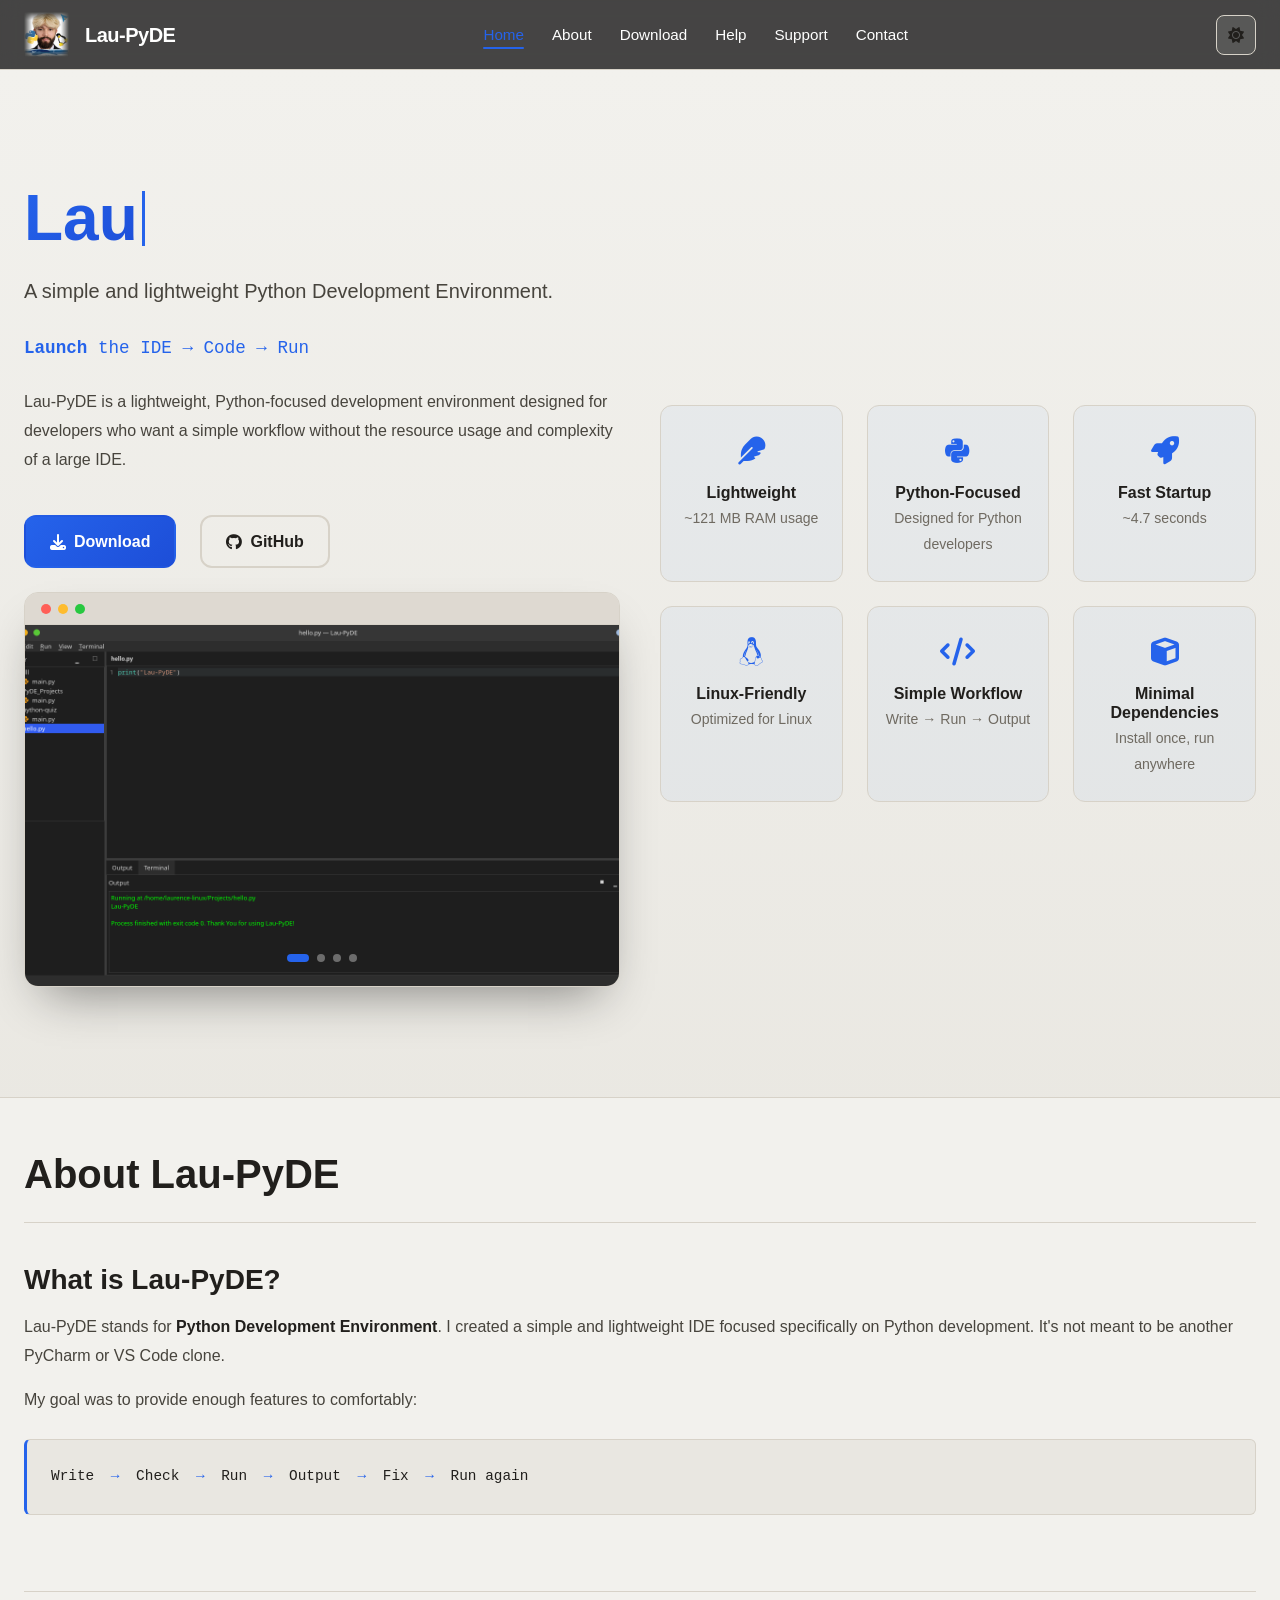
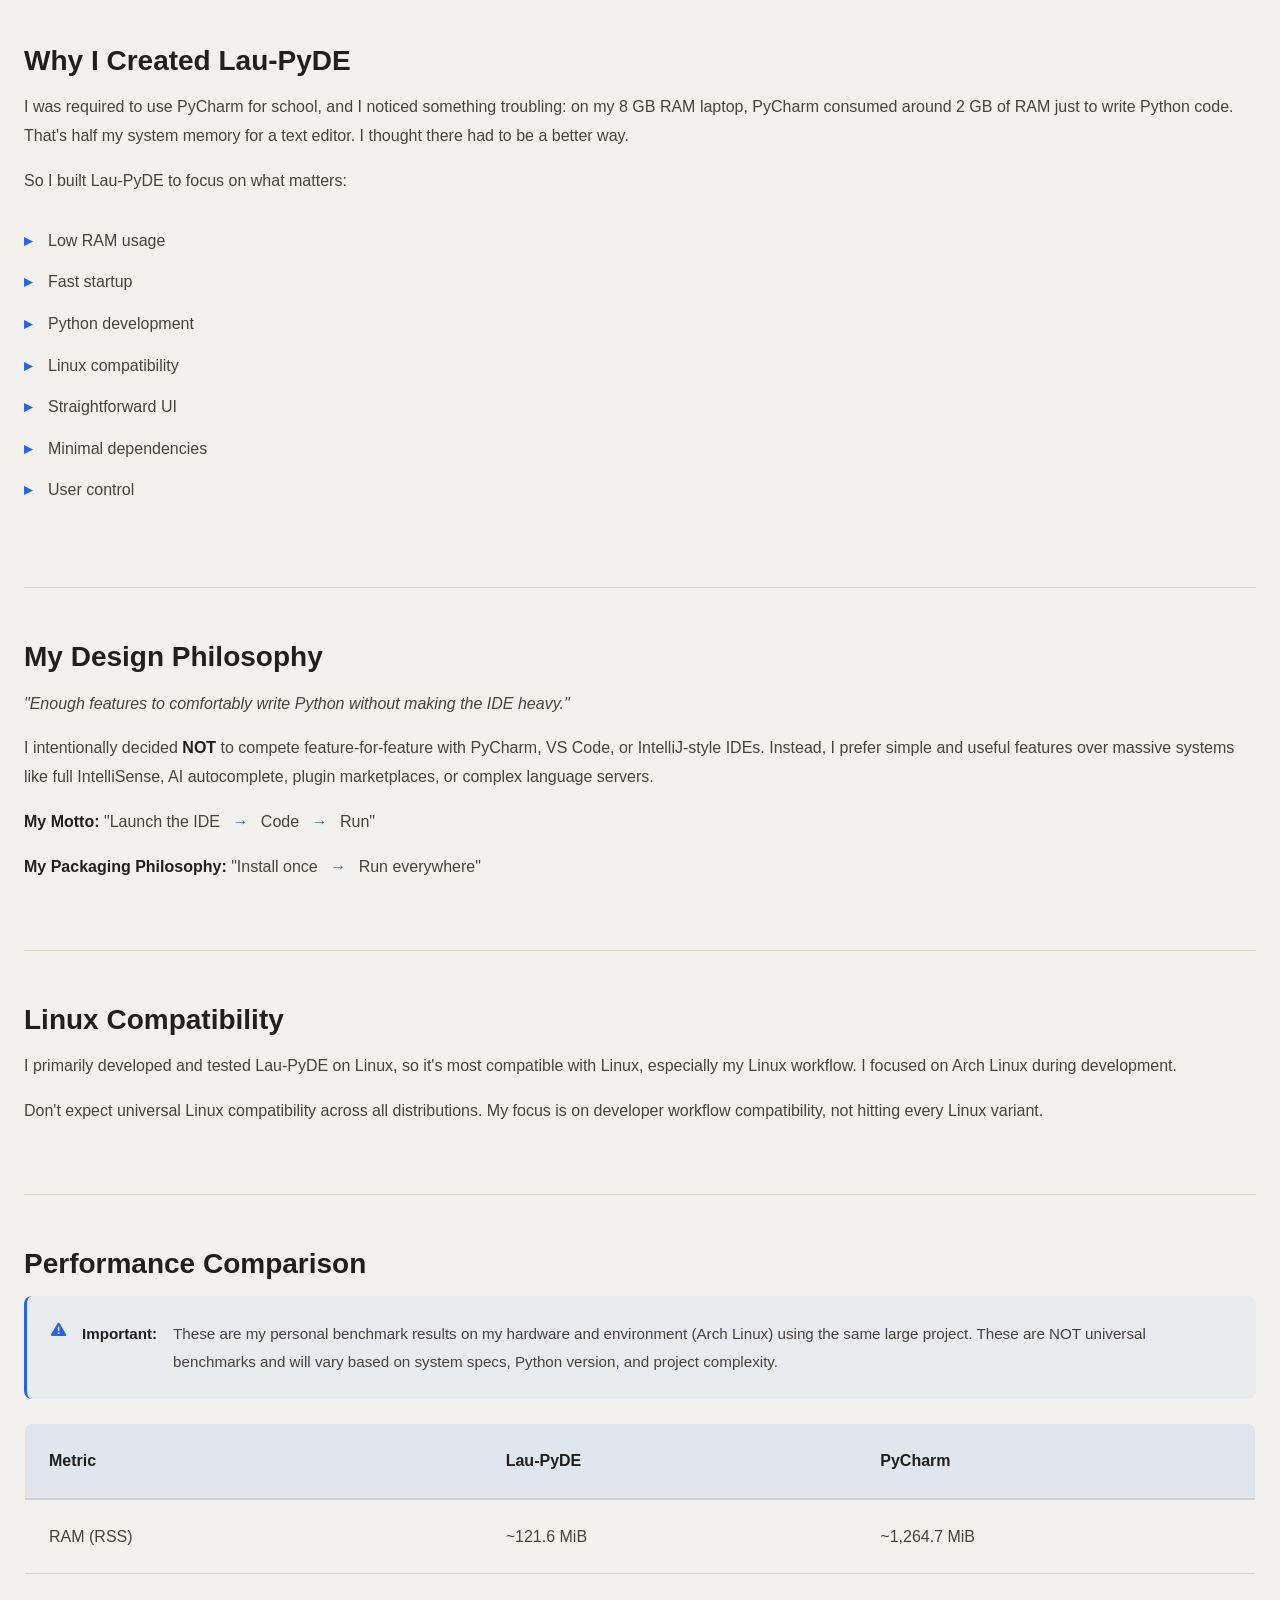
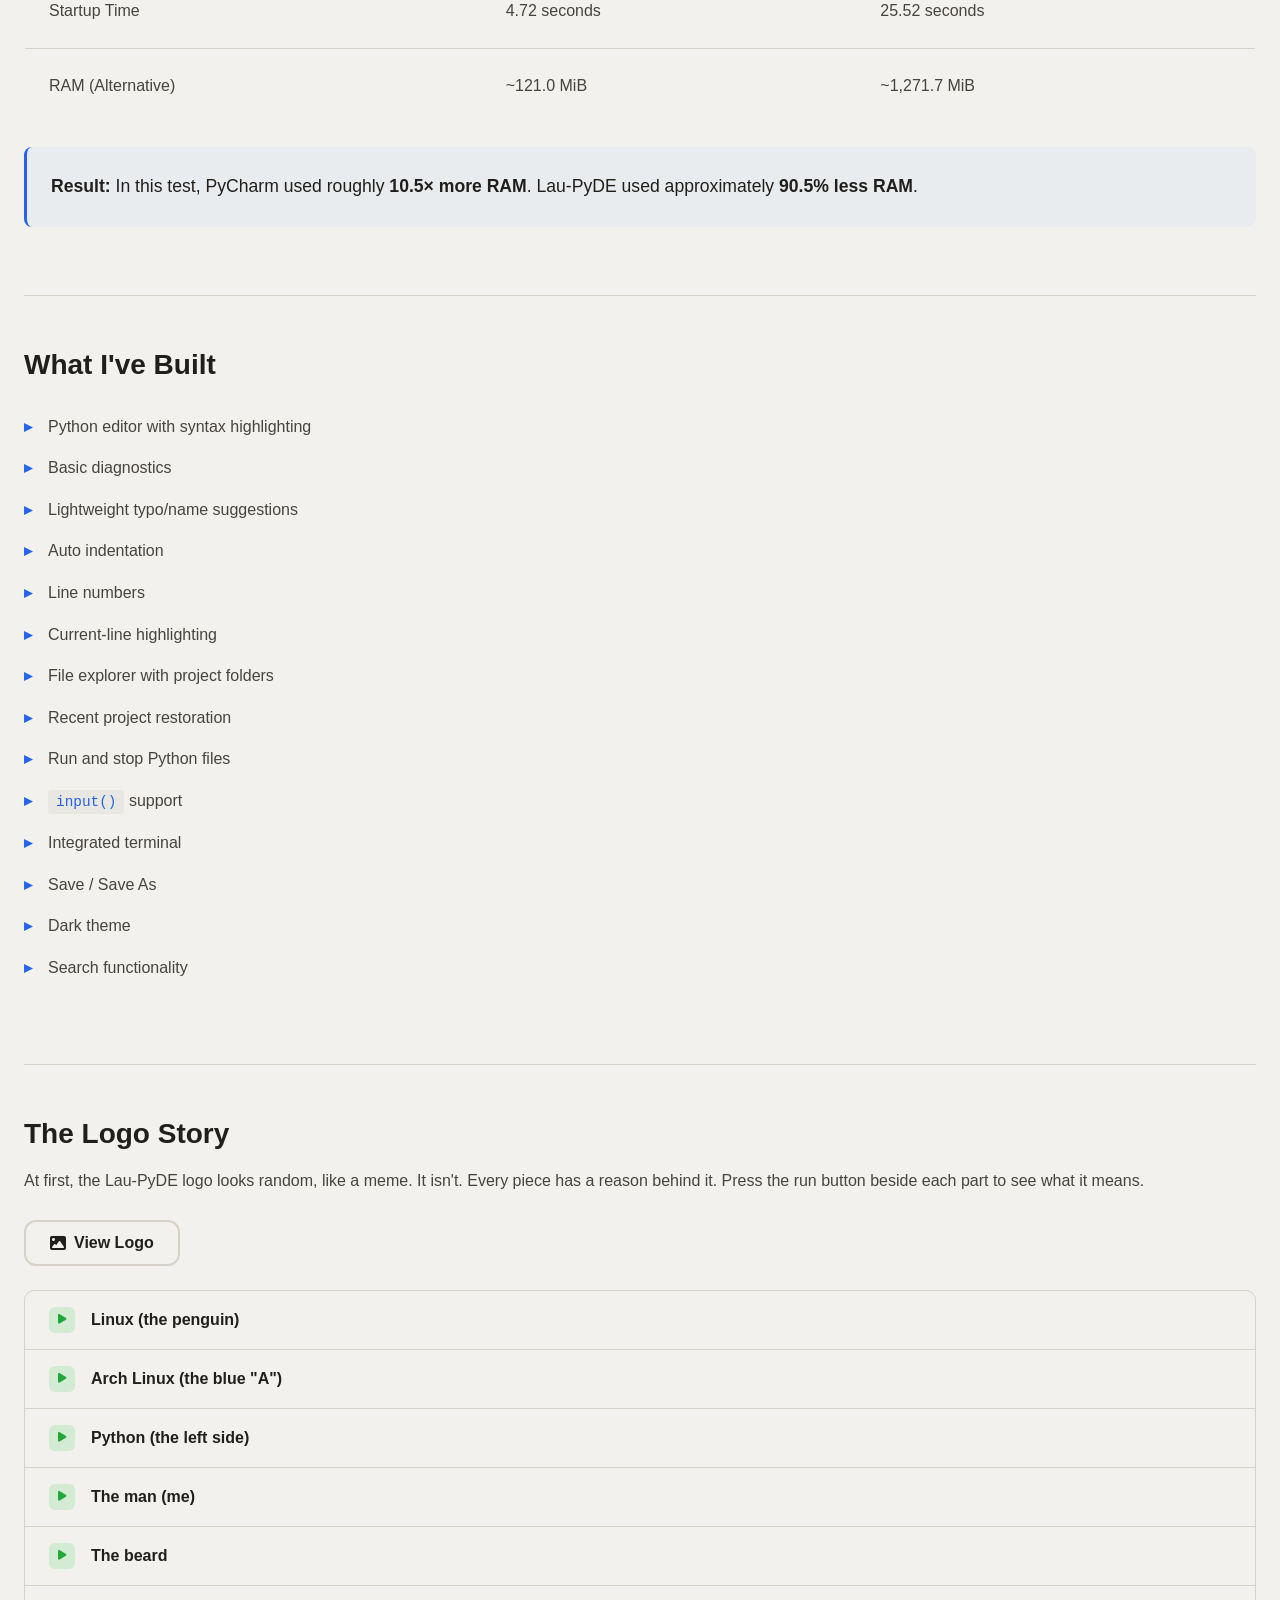
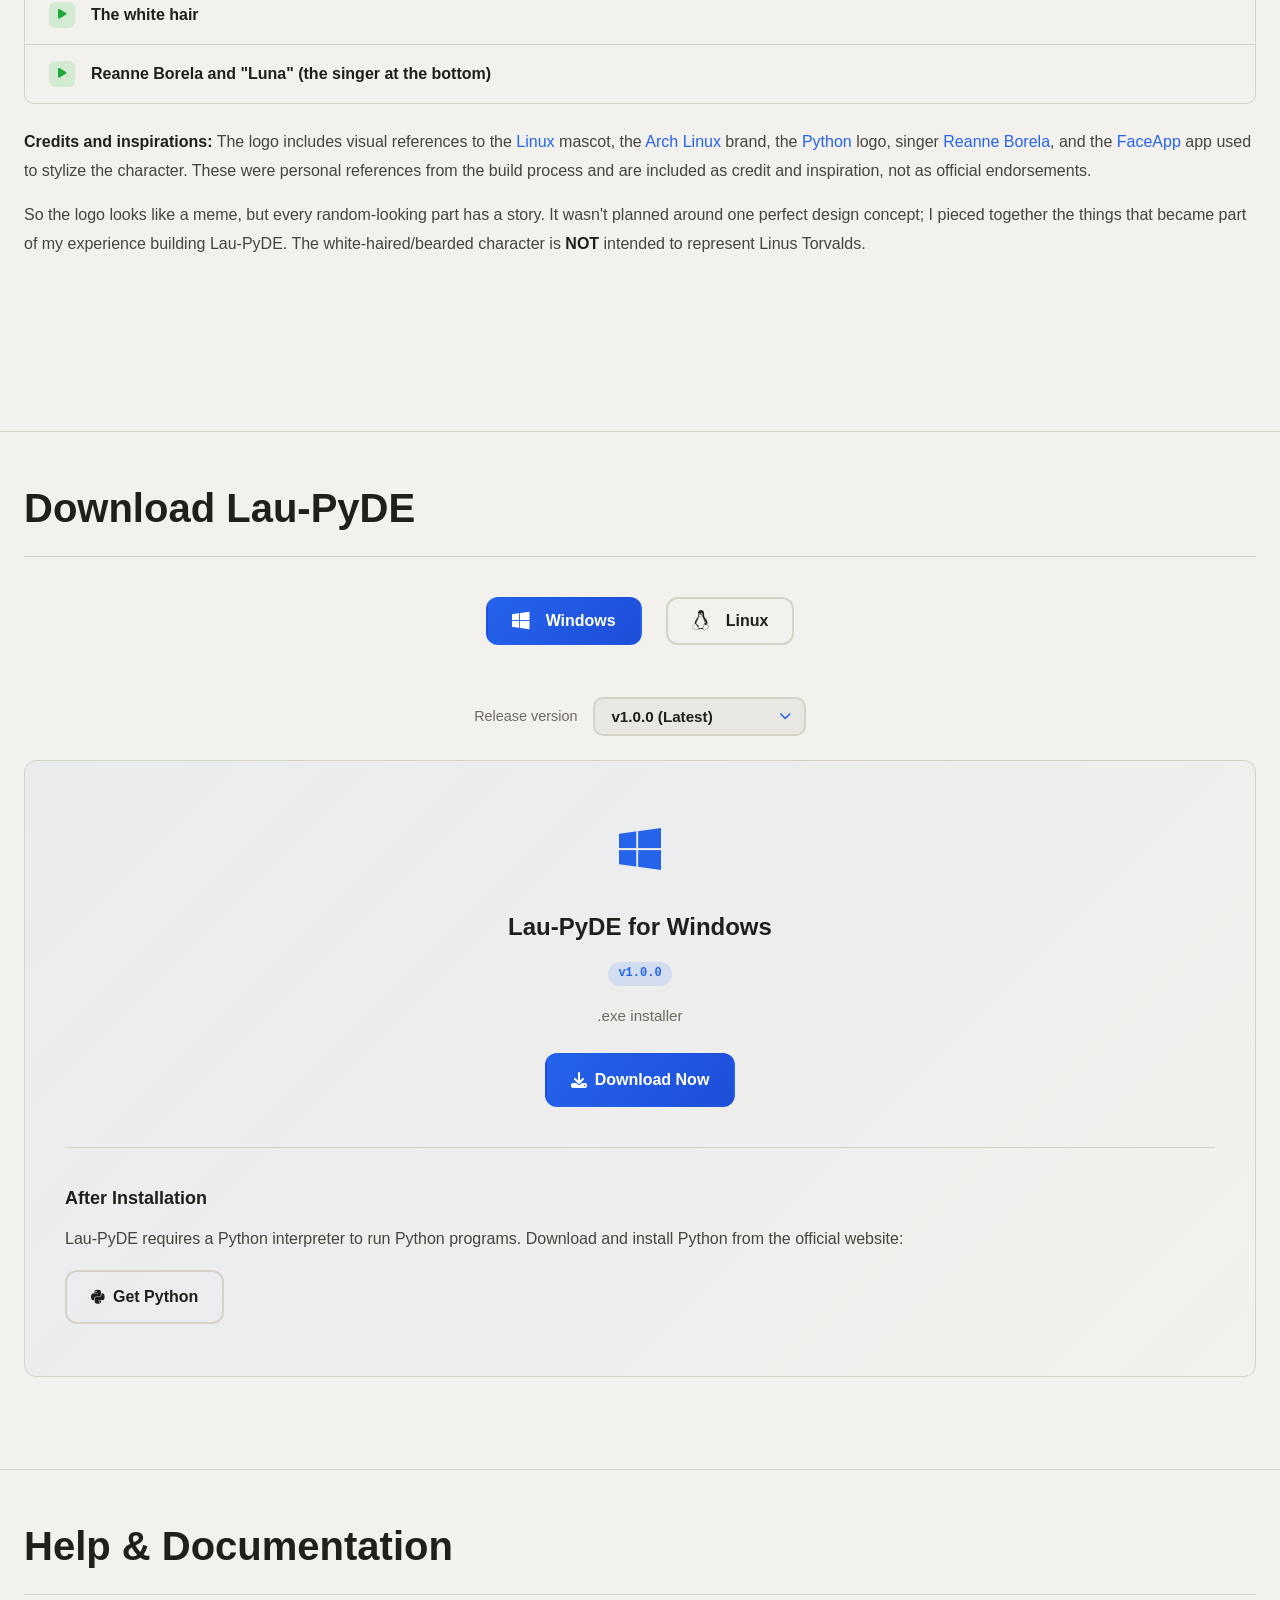
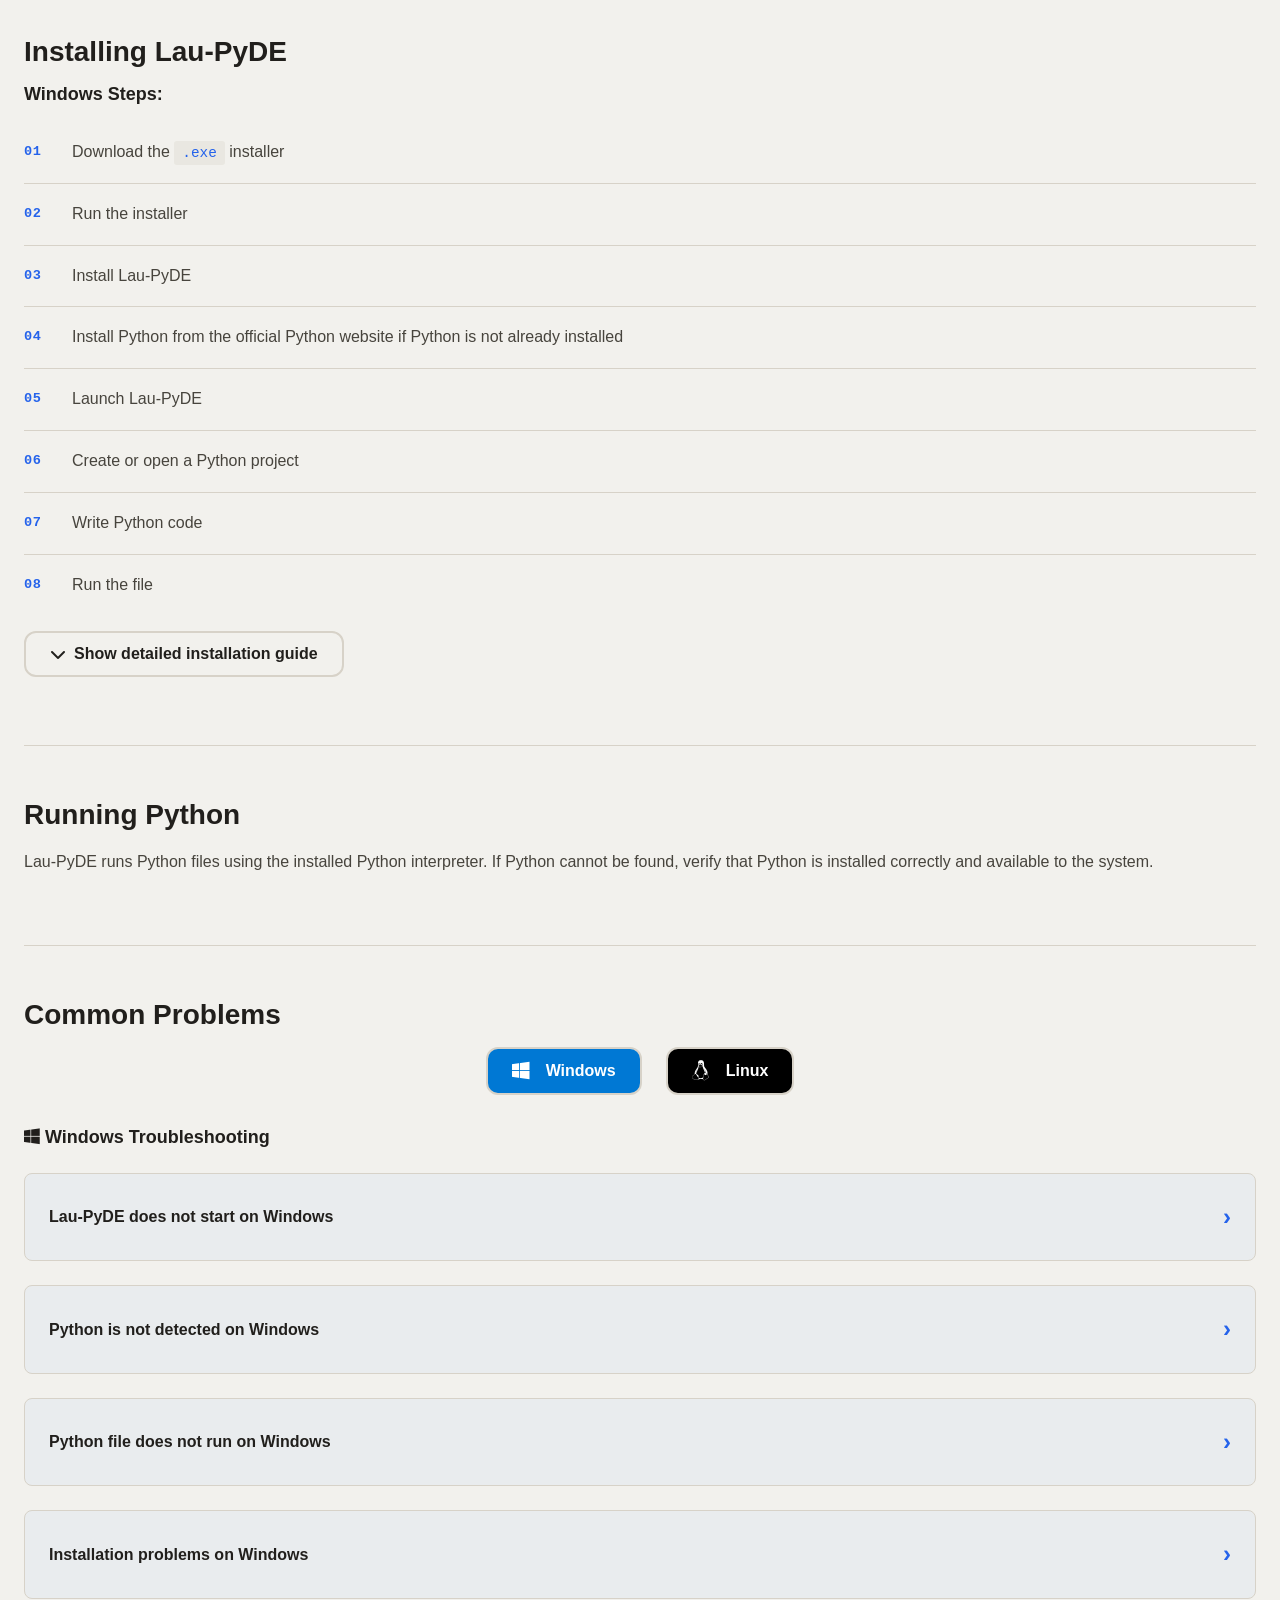
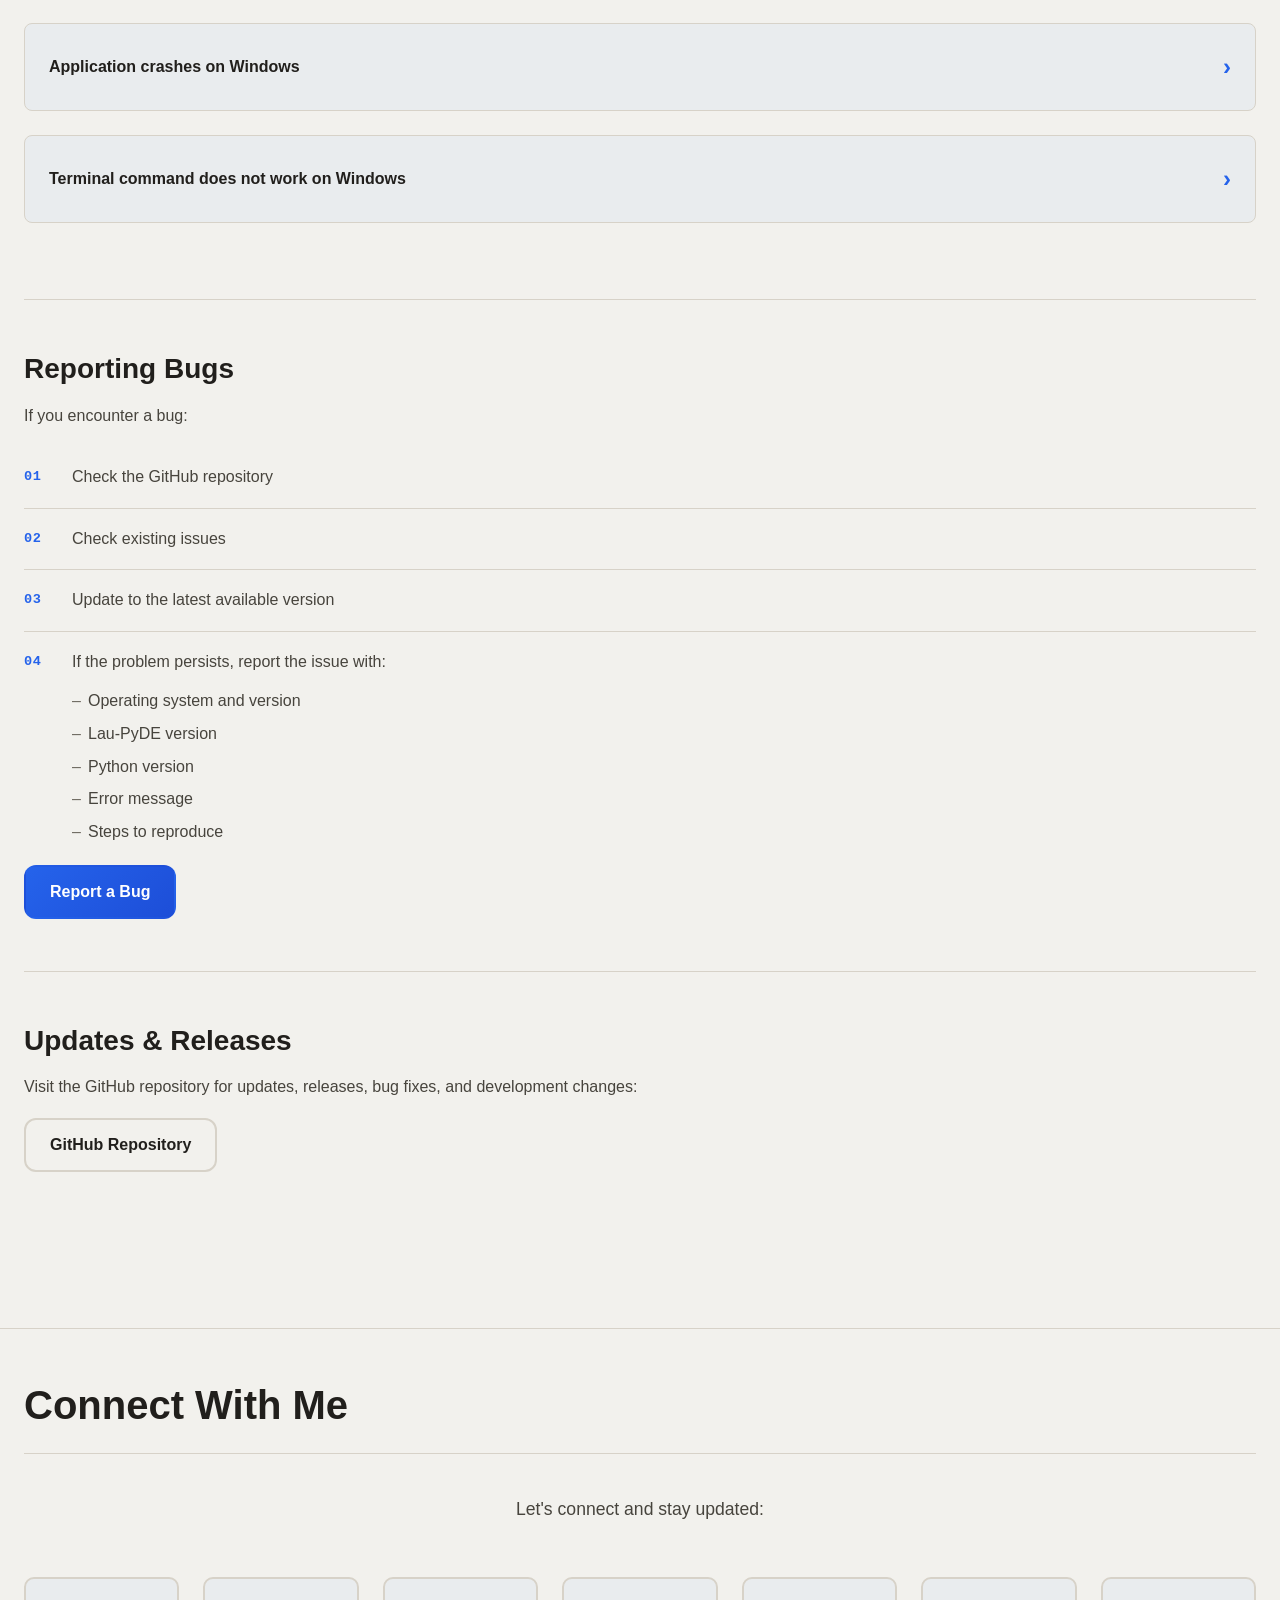
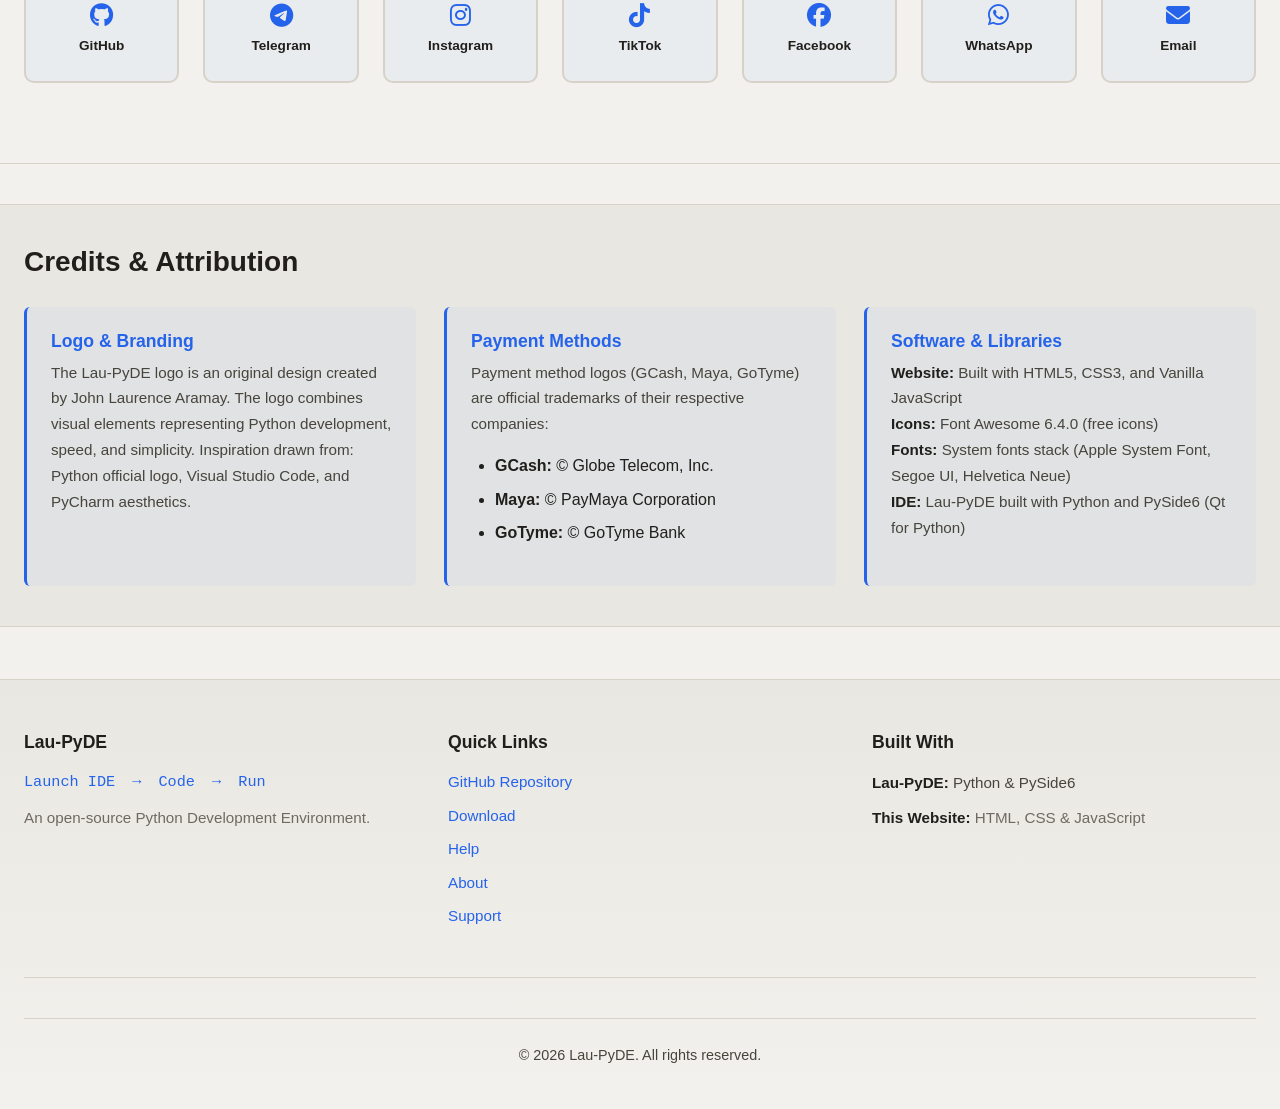
==== index.html @ 9035ca6f "Lau-PyDE official website" ====
<!--
Author: John Laurence Aramay, BSCpE2
Created: September 28, 2026
-->

<!DOCTYPE html>
<html lang="en">
<head>
    <meta charset="UTF-8">
    <meta name="viewport" content="width=device-width, initial-scale=1, viewport-fit=cover">
    <meta name="description" content="Lau-PyDE is a simple, lightweight Python Development Environment focused on fast startup, low RAM usage, and a straightforward Python workflow.">
    <meta name="theme-color" content="#0f0f0f">
    <meta property="og:title" content="Lau-PyDE — Simple & Lightweight Python Development Environment">
    <meta property="og:description" content="A lightweight Python IDE designed for developers who want simplicity without resource overhead.">
    <meta property="og:type" content="website">
    
    <title>Lau-PyDE — Simple & Lightweight Python Development Environment</title>
    <link rel="icon" type="image/jpeg" href="assets/lau-pyde_logo.jpg">
    <link rel="stylesheet" href="css/style.css">
    <link rel="stylesheet" href="https://cdnjs.cloudflare.com/ajax/libs/font-awesome/6.4.0/css/all.min.css">
</head>
<body>
    <!-- Navigation -->
    <nav class="navbar" id="navbar">
        <div class="navbar-container">
            <div class="navbar-logo" id="logoHome">
                <img src="assets/lau-pyde_logo.jpg" alt="Lau-PyDE Logo" class="logo-img">
                <span class="logo-text">Lau-PyDE</span>
            </div>
            
            <ul class="nav-menu" id="navMenu">
                <li><a href="#home" class="nav-link">Home</a></li>
                <li><a href="#about" class="nav-link">About</a></li>
                <li><a href="#download" class="nav-link">Download</a></li>
                <li><a href="#help" class="nav-link">Help</a></li>
                <li><a href="support.html" class="nav-link">Support</a></li>
                <li><a href="#contact" class="nav-link">Contact</a></li>
            </ul>
            
            <div class="nav-actions">
                <button class="theme-toggle" id="themeToggle" aria-label="Toggle dark/light mode">
                    <i class="fas fa-moon"></i>
                </button>
                
                <button class="menu-toggle" id="menuToggle" aria-label="Toggle menu">
                    <span></span>
                    <span></span>
                    <span></span>
                </button>
            </div>
        </div>
    </nav>

    <!-- Home Section -->
    <!-- Hero section with screenshot background (slightly blurred for effect) -->
    <section id="home" class="section hero">
        <div class="container">
            <div class="hero-content">
                <div class="hero-text">
                    <h1 class="hero-title"><span class="hero-title-text" id="heroTitleText">Lau-PyDE</span><span class="typing-cursor" aria-hidden="true"></span></h1>
                    <p class="hero-subtitle">A simple and lightweight Python Development Environment.</p>
                    <p class="hero-motto">
                        <span class="code-text">Launch</span> the IDE <span class="code-text">→</span> Code <span class="code-text">→</span> Run
                    </p>
                    <p class="hero-description">
                        Lau-PyDE is a lightweight, Python-focused development environment designed for developers who want a simple workflow without the resource usage and complexity of a large IDE.
                    </p>
                    
                    <div class="hero-buttons">
                        <a href="#download" class="btn btn-primary">
                            <i class="fas fa-download"></i>
                            <span>Download</span>
                        </a>
                        <a href="https://github.com/ryuuufynnn/Lau-PyDE_open-source" class="btn btn-outline" target="_blank" rel="noopener noreferrer">
                            <i class="fab fa-github"></i>
                            <span>GitHub</span>
                        </a>
                    </div>
                </div>

                <div class="carousel-container">
                    <div class="carousel">
                        <div class="carousel-window-bar">
                            <span class="win-dot red"></span>
                            <span class="win-dot yellow"></span>
                            <span class="win-dot green"></span>
                        </div>
                        <div class="carousel-inner" id="carouselInner">
                            <div class="carousel-item active">
                                <img src="assets/Screenshot_20260920_191433.png" alt="Lau-PyDE Screenshot 1">
                            </div>
                            <div class="carousel-item">
                                <img src="assets/Screenshot_20260920_191512.png" alt="Lau-PyDE Screenshot 2">
                            </div>
                            <div class="carousel-item">
                                <img src="assets/Screenshot_20260920_191711.png" alt="Lau-PyDE Screenshot 3">
                            </div>
                            <div class="carousel-item">
                                <img src="assets/Screenshot_20260920_093237.png" alt="Lau-PyDE Screenshot 4">
                            </div>
                        </div>
                        <button class="carousel-control prev" id="carouselPrev" aria-label="Previous slide">
                            <i class="fas fa-chevron-left"></i>
                        </button>
                        <button class="carousel-control next" id="carouselNext" aria-label="Next slide">
                            <i class="fas fa-chevron-right"></i>
                        </button>
                        <button class="carousel-view-btn" id="carouselView" type="button" aria-label="View screenshot larger">
                            <i class="fas fa-expand"></i>
                            <span>View</span>
                        </button>
                        <div class="carousel-dots" id="carouselDots"></div>
                    </div>
                </div>
            </div>
            
            <div class="features-grid">
                <div class="feature-item">
                    <div class="feature-icon">
                        <i class="fas fa-feather"></i>
                    </div>
                    <h3>Lightweight</h3>
                    <p>~121 MB RAM usage</p>
                </div>
                <div class="feature-item">
                    <div class="feature-icon">
                        <i class="fab fa-python"></i>
                    </div>
                    <h3>Python-Focused</h3>
                    <p>Designed for Python developers</p>
                </div>
                <div class="feature-item">
                    <div class="feature-icon">
                        <i class="fas fa-rocket"></i>
                    </div>
                    <h3>Fast Startup</h3>
                    <p>~4.7 seconds</p>
                </div>
                <div class="feature-item">
                    <div class="feature-icon">
                        <i class="fab fa-linux"></i>
                    </div>
                    <h3>Linux-Friendly</h3>
                    <p>Optimized for Linux</p>
                </div>
                <div class="feature-item">
                    <div class="feature-icon">
                        <i class="fas fa-code"></i>
                    </div>
                    <h3>Simple Workflow</h3>
                    <p>Write → Run → Output</p>
                </div>
                <div class="feature-item">
                    <div class="feature-icon">
                        <i class="fas fa-cube"></i>
                    </div>
                    <h3>Minimal Dependencies</h3>
                    <p>Install once, run anywhere</p>
                </div>
            </div>
        </div>
    </section>

    <!-- About Section -->
    <section id="about" class="section">
        <div class="container">
            <h2>About Lau-PyDE</h2>
            
            <article class="content-block">
                <h3>What is Lau-PyDE?</h3>
                <p>
                    Lau-PyDE stands for <strong>Python Development Environment</strong>. I created a simple and lightweight IDE focused specifically on Python development. It's not meant to be another PyCharm or VS Code clone.
                </p>
                <p>
                    My goal was to provide enough features to comfortably:
                </p>
                <div class="code-block">
                    <code>Write <span class="arrow">→</span> Check <span class="arrow">→</span> Run <span class="arrow">→</span> Output <span class="arrow">→</span> Fix <span class="arrow">→</span> Run again</code>
                </div>
            </article>

            <article class="content-block">
                <h3>Why I Created Lau-PyDE</h3>
                <p>
                    I was required to use PyCharm for school, and I noticed something troubling: on my 8 GB RAM laptop, PyCharm consumed around 2 GB of RAM just to write Python code. That's half my system memory for a text editor. I thought there had to be a better way.
                </p>
                <p>
                    So I built Lau-PyDE to focus on what matters:
                </p>
                <ul class="feature-list">
                    <li>Low RAM usage</li>
                    <li>Fast startup</li>
                    <li>Python development</li>
                    <li>Linux compatibility</li>
                    <li>Straightforward UI</li>
                    <li>Minimal dependencies</li>
                    <li>User control</li>
                </ul>
            </article>

            <article class="content-block">
                <h3>My Design Philosophy</h3>
                <p>
                    <em>"Enough features to comfortably write Python without making the IDE heavy."</em>
                </p>
                <p>
                    I intentionally decided <strong>NOT</strong> to compete feature-for-feature with PyCharm, VS Code, or IntelliJ-style IDEs. Instead, I prefer simple and useful features over massive systems like full IntelliSense, AI autocomplete, plugin marketplaces, or complex language servers.
                </p>
                <p>
                    <strong>My Motto:</strong> "Launch the IDE <span class="arrow">→</span> Code <span class="arrow">→</span> Run"
                </p>
                <p>
                    <strong>My Packaging Philosophy:</strong> "Install once <span class="arrow">→</span> Run everywhere"
                </p>
            </article>

            <article class="content-block">
                <h3>Linux Compatibility</h3>
                <p>
                    I primarily developed and tested Lau-PyDE on Linux, so it's most compatible with Linux, especially my Linux workflow. I focused on Arch Linux during development.
                </p>
                <p>
                    Don't expect universal Linux compatibility across all distributions. My focus is on developer workflow compatibility, not hitting every Linux variant.
                </p>
            </article>

            <article class="content-block">
                <h3>Performance Comparison</h3>
                <p class="benchmark-note">
                    <i class="fas fa-exclamation-triangle"></i> <strong>Important:</strong> These are my personal benchmark results on my hardware and environment (Arch Linux) using the same large project. These are NOT universal benchmarks and will vary based on system specs, Python version, and project complexity.
                </p>
                
                <table class="benchmark-table">
                    <thead>
                        <tr>
                            <th>Metric</th>
                            <th>Lau-PyDE</th>
                            <th>PyCharm</th>
                        </tr>
                    </thead>
                    <tbody>
                        <tr>
                            <td>RAM (RSS)</td>
                            <td>~121.6 MiB</td>
                            <td>~1,264.7 MiB</td>
                        </tr>
                        <tr>
                            <td>Startup Time</td>
                            <td>4.72 seconds</td>
                            <td>25.52 seconds</td>
                        </tr>
                        <tr>
                            <td>RAM (Alternative)</td>
                            <td>~121.0 MiB</td>
                            <td>~1,271.7 MiB</td>
                        </tr>
                    </tbody>
                </table>
                
                <p class="benchmark-result">
                    <strong>Result:</strong> In this test, PyCharm used roughly <strong>10.5× more RAM</strong>. Lau-PyDE used approximately <strong>90.5% less RAM</strong>.
                </p>
            </article>

            <article class="content-block">
                <h3>What I've Built</h3>
                <ul class="feature-list">
                    <li>Python editor with syntax highlighting</li>
                    <li>Basic diagnostics</li>
                    <li>Lightweight typo/name suggestions</li>
                    <li>Auto indentation</li>
                    <li>Line numbers</li>
                    <li>Current-line highlighting</li>
                    <li>File explorer with project folders</li>
                    <li>Recent project restoration</li>
                    <li>Run and stop Python files</li>
                    <li><code>input()</code> support</li>
                    <li>Integrated terminal</li>
                    <li>Save / Save As</li>
                    <li>Dark theme</li>
                    <li>Search functionality</li>
                </ul>
            </article>

            <article class="content-block">
                <h3>The Logo Story</h3>
                <p>
                    At first, the Lau-PyDE logo looks random, like a meme. It isn't. Every piece has a reason behind it. Press the run button beside each part to see what it means.
                </p>
                <div class="logo-story-actions">
                    <button class="btn btn-outline" id="viewLogoBtn" type="button">
                        <i class="fas fa-image"></i>
                        <span>View Logo</span>
                    </button>
                </div>

                <ul class="logo-parts">
                    <li class="logo-part">
                        <button class="part-toggle" type="button" aria-expanded="false" aria-controls="part-linux">
                            <span class="run-icon"><i class="fas fa-play"></i></span>
                            <span>Linux (the penguin)</span>
                        </button>
                        <div class="part-detail" id="part-linux"><div class="part-detail-inner"><div class="part-detail-body">
                            <p>The penguin represents the environment of Lau-PyDE. Linux is where I mostly developed and tested it, so the penguin shows where the project came from.</p>
                        </div></div></div>
                    </li>
                    <li class="logo-part">
                        <button class="part-toggle" type="button" aria-expanded="false" aria-controls="part-arch">
                            <span class="run-icon"><i class="fas fa-play"></i></span>
                            <span>Arch Linux (the blue "A")</span>
                        </button>
                        <div class="part-detail" id="part-arch"><div class="part-detail-inner"><div class="part-detail-body">
                            <p>The blue "A" on the right side is the specific home of Lau-PyDE. It isn't just a generic Linux environment; Arch Linux is the one I used the most while building the project. I tested and debugged it there, fixed the dependencies and packaging there, and went through the whole development process there.</p>
                        </div></div></div>
                    </li>
                    <li class="logo-part">
                        <button class="part-toggle" type="button" aria-expanded="false" aria-controls="part-python">
                            <span class="run-icon"><i class="fas fa-play"></i></span>
                            <span>Python (the left side)</span>
                        </button>
                        <div class="part-detail" id="part-python"><div class="part-detail-inner"><div class="part-detail-body">
                            <p>The Python logo isn't there only because I used Python to build Lau-PyDE. It's there because Lau-PyDE itself is made specifically for Python. Python is the purpose of the IDE, not just the language behind it.</p>
                        </div></div></div>
                    </li>
                    <li class="logo-part">
                        <button class="part-toggle" type="button" aria-expanded="false" aria-controls="part-man">
                            <span class="run-icon"><i class="fas fa-play"></i></span>
                            <span>The man (me)</span>
                        </button>
                        <div class="part-detail" id="part-man"><div class="part-detail-inner"><div class="part-detail-body">
                            <p>The man in the logo is me. I chose myself as the subject because the logo tells two things at once: the technical parts represent the project, while the character represents what I went through while making it. I used FaceApp to give him a beard and change his hair color.</p>
                        </div></div></div>
                    </li>
                    <li class="logo-part">
                        <button class="part-toggle" type="button" aria-expanded="false" aria-controls="part-beard">
                            <span class="run-icon"><i class="fas fa-play"></i></span>
                            <span>The beard</span>
                        </button>
                        <div class="part-detail" id="part-beard"><div class="part-detail-inner"><div class="part-detail-body">
                            <p>The beard symbolizes that I was neglecting myself while building the project. Development took around three days of almost nonstop work, and my only breaks were eating and sleeping. I was so focused that I forgot about myself.</p>
                            <p>This is just my personal interpretation. It's not an attack on people who have beards.</p>
                        </div></div></div>
                    </li>
                    <li class="logo-part">
                        <button class="part-toggle" type="button" aria-expanded="false" aria-controls="part-hair">
                            <span class="run-icon"><i class="fas fa-play"></i></span>
                            <span>The white hair</span>
                        </button>
                        <div class="part-detail" id="part-hair"><div class="part-detail-inner"><div class="part-detail-body">
                            <p>The white hair comes from exhaustion. As development dragged on, I felt like I was aging from the tiredness, lack of sleep, stress, and all the negative feelings that come with a long build.</p>
                            <p>It's exaggerated, of course. Coding didn't literally turn my hair white. It's a visual joke: "Grabe, tatanda ako nito."</p>
                        </div></div></div>
                    </li>
                    <li class="logo-part">
                        <button class="part-toggle" type="button" aria-expanded="false" aria-controls="part-luna">
                            <span class="run-icon"><i class="fas fa-play"></i></span>
                            <span>Reanne Borela and "Luna" (the singer at the bottom)</span>
                        </button>
                        <div class="part-detail" id="part-luna"><div class="part-detail-inner"><div class="part-detail-body">
                            <p>Yes, she has no technical connection to Lau-PyDE. She is <strong>Reanne Borela</strong>, a singer, and while I was developing Lau-PyDE I kept listening to her song <strong>"Luna."</strong> Over time the song became part of the memory of making the project.</p>
                            <p>There's a second reason. I used FaceApp without a Pro subscription, so the image had a watermark at the bottom. Instead of leaving it, I covered it, and that's where her face came in. Her presence in the logo comes from both the song and the process of making the character.</p>
                            <div class="part-links">
                                <a href="https://www.instagram.com/reanneborela/" target="_blank" rel="noopener noreferrer"><i class="fab fa-instagram"></i>Reanne Borela's profile</a>
                                <a href="https://open.spotify.com/track/6BHyiXCjEuchg6XHlpEQRM" target="_blank" rel="noopener noreferrer"><i class="fab fa-spotify"></i>Listen to "Luna"</a>
                            </div>
                        </div></div></div>
                    </li>
                </ul>

                <div class="part-credits">
                    <p>
                        <strong>Credits and inspirations:</strong>
                        The logo includes visual references to the <a href="https://www.linux.org/" target="_blank" rel="noopener noreferrer">Linux</a> mascot, the <a href="https://archlinux.org/" target="_blank" rel="noopener noreferrer">Arch Linux</a> brand, the <a href="https://www.python.org/" target="_blank" rel="noopener noreferrer">Python</a> logo, singer <a href="https://www.instagram.com/reanneborela/" target="_blank" rel="noopener noreferrer">Reanne Borela</a>, and the <a href="https://www.faceapp.com/" target="_blank" rel="noopener noreferrer">FaceApp</a> app used to stylize the character. These were personal references from the build process and are included as credit and inspiration, not as official endorsements.
                    </p>
                </div>
                <p>
                    So the logo looks like a meme, but every random-looking part has a story. It wasn't planned around one perfect design concept; I pieced together the things that became part of my experience building Lau-PyDE. The white-haired/bearded character is <strong>NOT</strong> intended to represent Linus Torvalds.
                </p>
            </article>
        </div>
    </section>

    <!-- Download Section -->
    <section id="download" class="section">
        <div class="container">
            <h2>Download Lau-PyDE</h2>
            
            <div class="os-selector-top">
                <button class="os-btn active" data-os="windows">
                    <i class="fab fa-windows"></i>
                    <span>Windows</span>
                </button>
                <button class="os-btn" data-os="linux">
                    <i class="fab fa-linux"></i>
                    <span>Linux</span>
                </button>
            </div>
            
            <div class="download-tabs">
                <div class="tab-content active" id="windows-tab">
                    <div class="version-picker">
                        <label for="windowsVersion">Release version</label>
                        <div class="select-wrap">
                            <select id="windowsVersion" class="version-select">
                                <option value="1.0.0" selected>v1.0.0 (Latest)</option>
                                <!-- FUTURE RELEASE: when v1.1.0 is published, remove "disabled" and "(Coming soon)", then uncomment its release-panel below -->
                                <option value="1.1.0" disabled>v1.1.0 (Coming soon)</option>
                                <!-- FUTURE RELEASE: same for v1.2.0 (copy the v1.1.0 release-panel and change the version + file path) -->
                                <option value="1.2.0" disabled>v1.2.0 (Coming soon)</option>
                            </select>
                            <i class="fas fa-chevron-down"></i>
                        </div>
                    </div>

                    <div class="release-panel active" data-version="1.0.0">
                        <div class="download-card">
                            <div class="download-icon">
                                <i class="fab fa-windows"></i>
                            </div>
                            <h3>Lau-PyDE for Windows</h3>
                            <span class="version-badge">v1.0.0</span>
                            <p class="file-type">.exe installer</p>
                            <a href="installer/windows/Lau-PyDE-Setup.exe" class="btn btn-primary" download>
                                <i class="fas fa-download"></i>
                                <span>Download Now</span>
                            </a>
                            
                            <div class="install-info">
                                <h4>After Installation</h4>
                                <p>
                                    Lau-PyDE requires a Python interpreter to run Python programs. Download and install Python from the official website:
                                </p>
                                <a href="https://www.python.org/downloads/" target="_blank" rel="noopener noreferrer" class="btn btn-outline">
                                    <i class="fab fa-python"></i>
                                    <span>Get Python</span>
                                </a>
                            </div>
                        </div>
                    </div>

                    <!-- FUTURE RELEASE TEMPLATE (Windows): uncomment, then edit the version and the installer path
                    <div class="release-panel" data-version="1.1.0">
                        <div class="download-card">
                            <div class="download-icon">
                                <i class="fab fa-windows"></i>
                            </div>
                            <h3>Lau-PyDE for Windows</h3>
                            <span class="version-badge">v1.1.0</span>
                            <p class="file-type">.exe installer</p>
                            <a href="installer/windows/v1.1.0/Lau-PyDE-Setup.exe" class="btn btn-primary" download>
                                <i class="fas fa-download"></i>
                                <span>Download Now</span>
                            </a>
                        </div>
                    </div>
                    -->
                </div>

                <div class="tab-content" id="linux-tab">
                    <div class="version-picker">
                        <label for="linuxVersion">Release version</label>
                        <div class="select-wrap">
                            <select id="linuxVersion" class="version-select">
                                <option value="1.0.0" selected>v1.0.0 (Latest)</option>
                                <!-- FUTURE RELEASE: when v1.1.0 is published, remove "disabled" and "(Coming soon)", then uncomment its release-panel below -->
                                <option value="1.1.0" disabled>v1.1.0 (Coming soon)</option>
                                <!-- FUTURE RELEASE: same for v1.2.0 (copy the v1.1.0 release-panel and change the version + link) -->
                                <option value="1.2.0" disabled>v1.2.0 (Coming soon)</option>
                            </select>
                            <i class="fas fa-chevron-down"></i>
                        </div>
                    </div>

                    <div class="release-panel active" data-version="1.0.0">
                        <div class="download-card">
                            <div class="download-icon">
                                <i class="fab fa-linux"></i>
                            </div>
                            <h3>Lau-PyDE for Linux</h3>
                            <span class="version-badge">v1.0.0</span>
                            <p class="file-info">Source code and instructions</p>
                            <p>
                                Linux support is currently not available as a packaged download. While I primarily developed and tested Lau-PyDE on Linux and it's most compatible with my Linux workflow, a packaged Linux download isn't currently provided on this website.
                            </p>
                            <p>
                                Visit the GitHub repository for the latest Linux installation instructions:
                            </p>
                            <a href="https://github.com/ryuuufynnn/Lau-PyDE_open-source" target="_blank" rel="noopener noreferrer" class="btn btn-primary">
                                <i class="fab fa-github"></i>
                                <span>GitHub Repository</span>
                            </a>
                        </div>
                    </div>

                    <!-- FUTURE RELEASE TEMPLATE (Linux): uncomment, then edit the version and the download link
                    <div class="release-panel" data-version="1.1.0">
                        <div class="download-card">
                            <div class="download-icon">
                                <i class="fab fa-linux"></i>
                            </div>
                            <h3>Lau-PyDE for Linux</h3>
                            <span class="version-badge">v1.1.0</span>
                            <p class="file-info">Package or source</p>
                            <a href="https://github.com/ryuuufynnn/Lau-PyDE_open-source/releases" target="_blank" rel="noopener noreferrer" class="btn btn-primary">
                                <i class="fas fa-download"></i>
                                <span>Download Now</span>
                            </a>
                        </div>
                    </div>
                    -->
                </div>
            </div>
        </div>
    </section>

    <!-- Help Section -->
    <section id="help" class="section">
        <div class="container">
            <h2>Help & Documentation</h2>

            <article class="content-block">
                <h3>Installing Lau-PyDE</h3>
                <h4>Windows Steps:</h4>
                <ol class="step-list">
                    <li>Download the <code>.exe</code> installer</li>
                    <li>Run the installer</li>
                    <li>Install Lau-PyDE</li>
                    <li>Install Python from the official Python website if Python is not already installed</li>
                    <li>Launch Lau-PyDE</li>
                    <li>Create or open a Python project</li>
                    <li>Write Python code</li>
                    <li>Run the file</li>
                </ol>

                <button class="btn btn-outline guide-toggle" id="guideToggle" type="button" aria-expanded="false" aria-controls="windowsGuide">
                    <i class="fas fa-chevron-down"></i>
                    <span>Show detailed installation guide</span>
                </button>

                <div class="guide-panel" id="windowsGuide">
                    <div class="guide-panel-inner">
                        <div class="guide-body">
                            <h4>How to install Lau-PyDE on Windows</h4>
                            <ol class="step-list">
                                <li><strong>Download the installer.</strong> Go to the <a href="#download">Download</a> section, choose Windows and your release version, then click <em>Download Now</em>. You'll get a file named <code>Lau-PyDE-Setup.exe</code>.</li>
                                <li><strong>Open the installer.</strong> Open your Downloads folder and double-click <code>Lau-PyDE-Setup.exe</code>. If Windows asks for permission to make changes, choose Yes. If it warns about an unrecognized app, make sure the file came from this website or the official GitHub repository before continuing.</li>
                                <li><strong>Follow the setup prompts.</strong> Pick an install location (the default is fine) and wait for the setup to finish.</li>
                                <li><strong>Install Python.</strong> Lau-PyDE needs a Python interpreter to run your code. Download Python from <a href="https://www.python.org/downloads/windows/" target="_blank" rel="noopener noreferrer">python.org</a> and enable <em>Add Python to PATH</em> during setup. To check it, open a terminal and run <code>py --version</code>.</li>
                                <li><strong>Launch Lau-PyDE.</strong> Open the app after installation. With no project open, you'll see the welcome screen.</li>
                                <li><strong>Open a project folder.</strong> Click <em>Open Folder</em> and choose the folder for your project, then open a <code>.py</code> file from the explorer.</li>
                                <li><strong>Run your code.</strong> Run the current file and read the results in the Output panel. If your program uses <code>input()</code>, type your answer in the input area.</li>
                            </ol>
                        </div>
                    </div>
                </div>
            </article>

            <article class="content-block">
                <h3>Running Python</h3>
                <p>
                    Lau-PyDE runs Python files using the installed Python interpreter. If Python cannot be found, verify that Python is installed correctly and available to the system.
                </p>
            </article>

            <article class="content-block">
                <h3>Common Problems</h3>
                
                <!-- OS Selection for Troubleshooting -->
                <div class="os-selector-top" style="margin-bottom: 2rem;">
                    <button class="os-btn" data-os="windows" onclick="showOSGuide('windows')" style="background-color: #0078d4; color: white;">
                        <i class="fab fa-windows"></i> Windows
                    </button>
                    <button class="os-btn" data-os="linux" onclick="showOSGuide('linux')" style="background-color: #000000; color: white;">
                        <i class="fab fa-linux"></i> Linux
                    </button>
                </div>
                
                <!-- Windows Specific Problems -->
                <div id="windows-guide" class="os-guide-content" style="display: block;">
                    <h4><i class="fab fa-windows"></i> Windows Troubleshooting</h4>
                    <div class="faq-list">
                        <details>
                            <summary>Lau-PyDE does not start on Windows</summary>
                            <p>First, try restarting your computer. Check if your Windows version is supported (Windows 7 or later). Verify your system meets the minimum requirements (121 MB RAM). If you have an antivirus running, temporarily disable it and try launching Lau-PyDE. Check the Event Viewer for error logs. If the issue persists, check the GitHub repository for known issues specific to your Windows version.</p>
                        </details>
                        <details>
                            <summary>Python is not detected on Windows</summary>
                            <p>Verify that Python is installed from the official <a href="https://www.python.org" target="_blank">Python website</a>. During installation, ensure "Add Python to PATH" is checked. After installation, restart Lau-PyDE. Test by opening Command Prompt and typing <code>python --version</code>. If it still doesn't work, you may need to add Python manually to your system PATH environment variable. Go to Settings → System → About → Advanced system settings → Environment Variables, then add Python's installation directory to the PATH variable.</p>
                        </details>
                        <details>
                            <summary>Python file does not run on Windows</summary>
                            <p>Ensure the file is saved with the <code>.py</code> extension. Verify the file path doesn't contain special characters or spaces. Check that Python is properly detected (see above). If you're using external libraries, ensure they're installed via Command Prompt using <code>pip install [package-name]</code>. Check the terminal output window in Lau-PyDE for detailed error messages.</p>
                        </details>
                        <details>
                            <summary>Installation problems on Windows</summary>
                            <p>Run the installer with Administrator privileges (right-click → Run as administrator). Temporarily disable your antivirus software during installation. Ensure you have at least 500 MB free disk space. If the installer fails, download it again from the official repository. Try installing in a different directory, not in Program Files if permissions are an issue. Check that your Windows is up to date with the latest patches.</p>
                        </details>
                        <details>
                            <summary>Application crashes on Windows</summary>
                            <p>Note the exact error message and when it occurs. Check if you're running the latest version. Try running in compatibility mode (right-click → Properties → Compatibility tab). Disable visual themes or run in windowed mode if available. If it's related to graphics, try updating your graphics drivers. Report the detailed error to the GitHub repository with your Windows version and the steps to reproduce.</p>
                        </details>
                        <details>
                            <summary>Terminal command does not work on Windows</summary>
                            <p>Verify the command works in Windows Command Prompt or PowerShell first. Ensure the command is in your system PATH. For Python commands, use <code>python -m [module]</code> syntax. If using pip, ensure it's installed with your Python installation. Check that you're using the correct command syntax for Windows (some commands differ from Linux).</p>
                        </details>
                    </div>
                </div>
                
                <!-- Linux Specific Problems -->
                <div id="linux-guide" class="os-guide-content" style="display: none;">
                    <h4><i class="fab fa-linux"></i> Linux Troubleshooting</h4>
                    <div class="faq-list">
                        <details>
                            <summary>Lau-PyDE does not start on Linux</summary>
                            <p>First, verify your Linux distribution is supported (Ubuntu 18.04+, Debian 10+, Fedora 28+). Check that your system has at least 121 MB RAM available. If using a newer Python version, ensure compatibility. Try running Lau-PyDE from the terminal to see error messages: <code>./lau-pyde</code> or <code>python lau-pyde.py</code>. Check that you have execute permissions on the binary: <code>chmod +x lau-pyde</code>. If you see missing library errors, install development packages: <code>sudo apt install python3-dev</code> (Ubuntu/Debian) or <code>sudo dnf install python3-devel</code> (Fedora).</p>
                        </details>
                        <details>
                            <summary>Python is not detected on Linux</summary>
                            <p>Verify Python 3 is installed: <code>python3 --version</code>. Most Linux distributions come with Python pre-installed. If not, install via your package manager: <code>sudo apt install python3 python3-pip</code> (Ubuntu/Debian) or <code>sudo dnf install python3 python3-pip</code> (Fedora). Ensure Lau-PyDE is configured to use <code>python3</code>, not <code>python</code> (which might be Python 2 on older systems). Check your PATH by typing <code>which python3</code>.</p>
                        </details>
                        <details>
                            <summary>Python file does not run on Linux</summary>
                            <p>Verify the file has the <code>.py</code> extension and is saved in a readable location. Check file permissions: <code>ls -la [filename]</code>. Ensure the Python executable path is correct in Lau-PyDE settings. If using external libraries, install them via pip: <code>pip3 install [package-name]</code>. Check for permission errors in the terminal output. For system-wide packages, you may need to use <code>sudo</code> or create a virtual environment: <code>python3 -m venv myenv</code>.</p>
                        </details>
                        <details>
                            <summary>Installation problems on Linux</summary>
                            <p>Extract the archive: <code>tar -xzf lau-pyde-linux.tar.gz</code>. Make the binary executable: <code>chmod +x lau-pyde</code>. If using a package manager version, use <code>sudo apt install lau-pyde</code> or equivalent. If missing dependencies, install development libraries: <code>sudo apt install python3-dev libgl1-mesa-glx</code> (Ubuntu/Debian). On Fedora: <code>sudo dnf install python3-devel mesa-libGL</code>. Ensure your Linux kernel is up to date.</p>
                        </details>
                        <details>
                            <summary>Application crashes on Linux</summary>
                            <p>Run Lau-PyDE from terminal to capture full error output: <code>./lau-pyde 2>&1 | tee lau-pyde.log</code>. Check system logs: <code>journalctl -xe</code>. If it's a graphics issue, try running with software rendering: <code>QT_XCB_GL_INTEGRATION=none ./lau-pyde</code>. Update your system: <code>sudo apt update && sudo apt upgrade</code>. Check for missing libraries with <code>ldd ./lau-pyde</code>. Report the error log to the GitHub repository.</p>
                        </details>
                        <details>
                            <summary>Terminal command does not work on Linux</summary>
                            <p>Test the command in your shell first: <code>which [command]</code>. Ensure the command is installed: <code>apt search [command]</code> or <code>dnf search [command]</code>. Check your PATH: <code>echo $PATH</code>. For Python modules, use: <code>python3 -m [module]</code>. If it's a custom script, ensure it has execute permissions: <code>chmod +x [script]</code>. Some commands require full paths or may be aliased differently on Linux.</p>
                        </details>
                    </div>
                </div>
            </article>

            <article class="content-block">
                <h3>Reporting Bugs</h3>
                <p>
                    If you encounter a bug:
                </p>
                <ol class="step-list">
                    <li>Check the GitHub repository</li>
                    <li>Check existing issues</li>
                    <li>Update to the latest available version</li>
                    <li>If the problem persists, report the issue with:
                        <ul>
                            <li>Operating system and version</li>
                            <li>Lau-PyDE version</li>
                            <li>Python version</li>
                            <li>Error message</li>
                            <li>Steps to reproduce</li>
                        </ul>
                    </li>
                </ol>
                <a href="https://github.com/ryuuufynnn/Lau-PyDE_open-source/issues" target="_blank" rel="noopener noreferrer" class="btn btn-primary">Report a Bug</a>
            </article>

            <article class="content-block">
                <h3>Updates & Releases</h3>
                <p>
                    Visit the GitHub repository for updates, releases, bug fixes, and development changes:
                </p>
                <a href="https://github.com/ryuuufynnn/Lau-PyDE_open-source" target="_blank" rel="noopener noreferrer" class="btn btn-secondary">GitHub Repository</a>
            </article>
        </div>
    </section>

    <!-- Contact Section -->
    <section id="contact" class="section">
        <div class="container">
            <h2>Connect With Me</h2>
            
            <p class="contact-intro">
                Let's connect and stay updated:
            </p>

            <div class="contact-links">
                <a href="https://github.com/ryuuufynnn" target="_blank" rel="noopener noreferrer" class="contact-card">
                    <i class="fab fa-github"></i>
                    <span>GitHub</span>
                </a>
                
                <a href="https://t.me/yuhimofanny" target="_blank" rel="noopener noreferrer" class="contact-card">
                    <i class="fab fa-telegram"></i>
                    <span>Telegram</span>
                </a>
                
                <a href="https://instagram.com/lau.jsx" target="_blank" rel="noopener noreferrer" class="contact-card">
                    <i class="fab fa-instagram"></i>
                    <span>Instagram</span>
                </a>
                
                <a href="https://tiktok.com/@ryuhahaily" target="_blank" rel="noopener noreferrer" class="contact-card">
                    <i class="fab fa-tiktok"></i>
                    <span>TikTok</span>
                </a>
                
                <a href="https://facebook.com/laudgaf" target="_blank" rel="noopener noreferrer" class="contact-card">
                    <i class="fab fa-facebook"></i>
                    <span>Facebook</span>
                </a>
                
                <a href="https://wa.me/qr/RS6PK4UJISCNO1" target="_blank" rel="noopener noreferrer" class="contact-card">
                    <i class="fab fa-whatsapp"></i>
                    <span>WhatsApp</span>
                </a>
                
                <a href="mailto:comp.sci.lau@programmer.net" target="_blank" rel="noopener noreferrer" class="contact-card">
                    <i class="fas fa-envelope"></i>
                    <span>Email</span>
                </a>
            </div>
        </div>
    </section>

    <!-- Credits Section -->
    <section class="credits-section">
        <div class="container">
            <h3>Credits & Attribution</h3>
            <div class="credits-content">
                <article class="credit-item">
                    <h4>Logo & Branding</h4>
                    <p>
                        The Lau-PyDE logo is an original design created by John Laurence Aramay. 
                        The logo combines visual elements representing Python development, speed, and simplicity. 
                        Inspiration drawn from: Python official logo, Visual Studio Code, and PyCharm aesthetics.
                    </p>
                </article>
                <article class="credit-item">
                    <h4>Payment Methods</h4>
                    <p>
                        Payment method logos (GCash, Maya, GoTyme) are official trademarks of their respective companies:
                        <ul style="margin-top: 0.5rem; padding-left: 1.5rem;">
                            <li><strong>GCash:</strong> © Globe Telecom, Inc.</li>
                            <li><strong>Maya:</strong> © PayMaya Corporation</li>
                            <li><strong>GoTyme:</strong> © GoTyme Bank</li>
                        </ul>
                    </p>
                </article>
                <article class="credit-item">
                    <h4>Software & Libraries</h4>
                    <p>
                        <strong>Website:</strong> Built with HTML5, CSS3, and Vanilla JavaScript<br>
                        <strong>Icons:</strong> Font Awesome 6.4.0 (free icons)<br>
                        <strong>Fonts:</strong> System fonts stack (Apple System Font, Segoe UI, Helvetica Neue)<br>
                        <strong>IDE:</strong> Lau-PyDE built with Python and PySide6 (Qt for Python)
                    </p>
                </article>
            </div>
        </div>
    </section>

    <!-- Footer -->
    <footer class="footer">
        <div class="container">
            <div class="footer-content">
                <div class="footer-section">
                    <h3>Lau-PyDE</h3>
                    <p class="footer-motto">Launch IDE <span class="arrow">→</span> Code <span class="arrow">→</span> Run</p>
                    <p class="footer-tagline">
                        An open-source Python Development Environment.
                    </p>
                </div>

                <div class="footer-section">
                    <h4>Quick Links</h4>
                    <ul>
                        <li><a href="https://github.com/ryuuufynnn/Lau-PyDE_open-source" target="_blank" rel="noopener noreferrer">GitHub Repository</a></li>
                        <li><a href="#download">Download</a></li>
                        <li><a href="#help">Help</a></li>
                        <li><a href="#about">About</a></li>
                        <li><a href="support.html">Support</a></li>
                    </ul>
                </div>

                <div class="footer-section">
                    <h4>Built With</h4>
                    <p>
                        <strong>Lau-PyDE:</strong> Python & PySide6
                    </p>
                    <p class="footer-meta">
                        <strong>This Website:</strong> HTML, CSS & JavaScript
                    </p>
                </div>
            </div>

            <div class="footer-bottom">
                <p>&copy; 2026 Lau-PyDE. All rights reserved.</p>
            </div>
        </div>
    </footer>

    <!-- Scroll to Top Button -->
    <button class="scroll-to-top" id="scrollToTop" aria-label="Scroll to top">
        <i class="fab fa-python" aria-hidden="true"></i>
    </button>

    <!-- Image Lightbox (logo + screenshots) -->
    <div class="lightbox" id="lightbox" role="dialog" aria-modal="true" aria-label="Image viewer">
        <button class="lightbox-close" id="lightboxClose" type="button" aria-label="Close viewer">
            <i class="fas fa-times"></i>
        </button>
        <figure class="lightbox-figure">
            <img class="lightbox-img" id="lightboxImg" src="" alt="">
            <figcaption class="lightbox-caption" id="lightboxCaption"></figcaption>
        </figure>
    </div>

    <script src="js/script.js"></script>
</body>
</html>
---- css/style.css ----
/* Base theme variables and shared styling */
:root {
    /* Dark theme colors */
    --bg-primary: #0f0f0f;
    --bg-secondary: #1a1a1a;
    --bg-tertiary: #2a2a2a;
    --text-primary: #ffffff;
    --text-secondary: #b0b0b0;
    --text-tertiary: #808080;
    --border-color: #333333;
    --accent-color: #3b82f6;
    --accent-hover: #60a5fa;
    --accent-light: #1e40af;

    /* Typography */
    --font-family: -apple-system, BlinkMacSystemFont, 'Segoe UI', 'Helvetica Neue', sans-serif;
    --font-mono: 'Monaco', 'Menlo', 'Ubuntu Mono', 'Courier New', monospace;

    /* Spacing */
    --spacing-xs: 0.25rem;
    --spacing-sm: 0.5rem;
    --spacing-md: 1rem;
    --spacing-lg: 1.5rem;
    --spacing-xl: 1.75rem;
    --spacing-2xl: 2.5rem;
    --spacing-3xl: 3.25rem;

    /* Sizes */
    --max-width: 1400px;
    --navbar-height: 70px;

    /* Transitions */
    --transition: 0.3s cubic-bezier(0.4, 0, 0.2, 1);
    --transition-fast: 0.15s cubic-bezier(0.4, 0, 0.2, 1);
}

/* Light mode */
[data-theme="light"] {
    --bg-primary: #f2f1ed;
    --bg-secondary: #e9e7e1;
    --bg-tertiary: #ded9d1;
    --text-primary: #211f1c;
    --text-secondary: #47443d;
    --text-tertiary: #6f6a61;
    --border-color: #d7d2c8;
    --accent-color: #2563eb;
    --accent-hover: #1d4ed8;
    --accent-light: #eff6ff;
}

* {
    margin: 0;
    padding: 0;
    box-sizing: border-box;
}

html {
    scroll-behavior: smooth;
    scroll-padding-top: var(--navbar-height);
}

body {
    font-family: var(--font-family);
    background-color: var(--bg-primary);
    color: var(--text-primary);
    line-height: 1.6;
    transition: background-color var(--transition), color var(--transition);
    animation: fadeIn 0.6s ease-out;
}

@keyframes fadeIn {
    from {
        opacity: 0;
    }
    to {
        opacity: 1;
    }
}

/* Typography */

h1, h2, h3, h4, h5, h6 {
    line-height: 1.2;
    margin-bottom: var(--spacing-md);
    color: var(--text-primary);
    font-weight: 700;
}

h1 {
    font-size: clamp(2.5rem, 6vw, 4rem);
}

h2 {
    font-size: clamp(1.75rem, 4vw, 2.5rem);
    margin-bottom: var(--spacing-2xl);
    padding-bottom: var(--spacing-lg);
    border-bottom: 1px solid var(--border-color);
}

h3 {
    font-size: clamp(1.25rem, 2.5vw, 1.75rem);
}

h4 {
    font-size: 1.125rem;
}

h5 {
    font-size: 1rem;
}

p {
    margin-bottom: var(--spacing-md);
    color: var(--text-secondary);
    line-height: 1.8;
}

a {
    color: var(--accent-color);
    text-decoration: none;
    transition: color var(--transition);
}

a:hover, a:focus {
    color: var(--accent-hover);
    outline: none;
}

strong {
    font-weight: 600;
    color: var(--text-primary);
}

code {
    font-family: var(--font-mono);
    background-color: var(--bg-secondary);
    padding: var(--spacing-xs) var(--spacing-sm);
    border-radius: 3px;
    font-size: 0.9em;
    color: var(--accent-color);
}

.code-block {
    background-color: var(--bg-secondary);
    border: 1px solid var(--border-color);
    border-left: 3px solid var(--accent-color);
    padding: var(--spacing-lg);
    border-radius: 6px;
    font-family: var(--font-mono);
    font-size: 1rem;
    margin: var(--spacing-lg) 0;
    overflow-x: auto;
}

.code-block code {
    background: none;
    padding: 0;
    color: var(--text-primary);
}

.arrow {
    color: var(--accent-color);
    margin: 0 var(--spacing-sm);
}

/* Layout and section spacing */

.container {
    max-width: var(--max-width);
    margin: 0 auto;
    padding: 0 var(--spacing-lg);
}

.section {
    padding: var(--spacing-3xl) 0;
    border-bottom: 1px solid var(--border-color);
    animation: slideUp 0.8s ease-out;
}

@keyframes slideUp {
    from {
        opacity: 0;
        transform: translateY(30px);
    }
    to {
        opacity: 1;
        transform: translateY(0);
    }
}

.section:last-of-type {
    border-bottom: none;
}

/* Navigation Bar */

.navbar {
    position: sticky;
    top: 0;
    background-color: var(--bg-secondary);
    border-bottom: 1px solid var(--border-color);
    height: var(--navbar-height);
    display: flex;
    align-items: center;
    z-index: 1000;
    backdrop-filter: blur(10px);
    background-color: rgba(26, 26, 26, 0.8);
}

.navbar-container {
    width: 100%;
    max-width: var(--max-width);
    margin: 0 auto;
    padding: 0 var(--spacing-lg);
    display: flex;
    justify-content: space-between;
    align-items: center;
}

.navbar-logo {
    display: flex;
    align-items: center;
    gap: var(--spacing-md);
    cursor: pointer;
    transition: transform var(--transition);
}

.navbar-logo:hover {
    transform: scale(1.05);
}

/* Logo image with fade in/fade out animation */
.logo-img {
    width: 45px;
    height: 45px;
    object-fit: cover;
    -webkit-mask-image: linear-gradient(to right, transparent, #000 18%, #000 82%, transparent),
                        linear-gradient(to bottom, transparent, #000 18%, #000 82%, transparent);
    -webkit-mask-composite: source-in;
    mask-image: linear-gradient(to right, transparent, #000 18%, #000 82%, transparent),
                linear-gradient(to bottom, transparent, #000 18%, #000 82%, transparent);
    mask-composite: intersect;
    animation: logoFadeInOut 4s ease-in-out infinite;
    transition: opacity var(--transition);
}

@keyframes logoFadeInOut {
    0%, 100% {
        opacity: 1;
    }
    50% {
        opacity: 0.6;
    }
}

.logo-text {
    font-size: 1.25rem;
    font-weight: 700;
    color: white;
    letter-spacing: -0.5px;
}

.nav-menu {
    display: flex;
    list-style: none;
    gap: var(--spacing-xl);
    align-items: center;
}

.nav-link {
    color: white;
    font-size: 0.95rem;
    font-weight: 500;
    transition: color var(--transition);
    position: relative;
    padding-bottom: 4px;
}

.nav-link::after {
    content: '';
    position: absolute;
    left: 0;
    bottom: -2px;
    width: 0;
    height: 2px;
    border-radius: 2px;
    background-color: var(--accent-color);
    transition: width var(--transition);
}

.nav-link:hover {
    color: var(--accent-color);
}

.nav-link:hover::after {
    width: 100%;
}

.nav-link.active {
    color: var(--accent-color);
}

.nav-link.active::after {
    width: 100%;
}

.nav-actions {
    display: flex;
    align-items: center;
    gap: var(--spacing-lg);
}

/* Theme toggle */
.theme-toggle {
    background: rgba(255, 255, 255, 0.1);
    border: 1px solid var(--border-color);
    font-size: 1rem;
    cursor: pointer;
    color: var(--text-primary);
    width: 40px;
    height: 40px;
    border-radius: 8px;
    display: flex;
    align-items: center;
    justify-content: center;
    transition: all var(--transition);
}

.theme-toggle:hover, .theme-toggle:focus {
    background: rgba(59, 130, 246, 0.2);
    border-color: var(--accent-color);
    outline: none;
}

.theme-toggle i {
    transition: transform var(--transition);
}

.theme-toggle:active i {
    transform: rotate(20deg);
}

/* Mobile menu toggle */
.menu-toggle {
    display: none;
    flex-direction: column;
    background: rgba(255, 255, 255, 0.1);
    border: 1px solid var(--border-color);
    cursor: pointer;
    gap: 5px;
    width: 40px;
    height: 40px;
    border-radius: 8px;
    justify-content: center;
    align-items: center;
    transition: all var(--transition);
}

.menu-toggle:hover {
    background: rgba(59, 130, 246, 0.2);
    border-color: var(--accent-color);
}

.menu-toggle span {
    width: 22px;
    height: 2px;
    background-color: var(--text-primary);
    border-radius: 2px;
    transition: all var(--transition);
}

.menu-toggle.active span:nth-child(1) {
    transform: rotate(45deg) translate(8px, 8px);
}

.menu-toggle.active span:nth-child(2) {
    opacity: 0;
}

.menu-toggle.active span:nth-child(3) {
    transform: rotate(-45deg) translate(7px, -7px);
}



@media (max-width: 768px) {
    .menu-toggle {
        display: flex;
    }

    .nav-menu {
        position: absolute;
        top: var(--navbar-height);
        left: 0;
        right: 0;
        background-color: var(--bg-secondary);
        flex-direction: column;
        gap: 0;
        border-bottom: 1px solid var(--border-color);
        max-height: 0;
        overflow: hidden;
        transition: max-height var(--transition);
    }

    .nav-menu.active {
        max-height: 500px;
    }

    .nav-menu li {
        width: 100%;
        border-bottom: 1px solid var(--border-color);
    }

    .nav-link {
        display: block;
        padding: var(--spacing-md) var(--spacing-lg);
        font-size: 0.85rem;
        color: var(--text-secondary);
    }

    .nav-link::after {
        left: var(--spacing-lg);
        bottom: 8px;
    }

    .nav-link:hover::after,
    .nav-link.active::after {
        width: 24px;
    }

    .nav-link:hover {
        background-color: rgba(59, 130, 246, 0.1);
        color: var(--accent-color);
    }

    .logo-text {
        display: none;
    }
}



.btn {
    display: inline-flex;
    align-items: center;
    justify-content: center;
    padding: 0.75rem 1.5rem;
    border: 2px solid transparent;
    border-radius: 12px;
    font-size: 1rem;
    font-weight: 600;
    cursor: pointer;
    transition: all var(--transition);
    text-decoration: none;
    gap: var(--spacing-sm);
    font-family: var(--font-family);
}

.btn-primary {
    background: linear-gradient(135deg, var(--accent-color), var(--accent-hover));
    color: white;
    border-color: transparent;
}

.btn-primary:hover, .btn-primary:focus {
    transform: translateY(-2px);
    box-shadow: 0 8px 24px rgba(59, 130, 246, 0.3);
    outline: none;
    color: black;
}

.btn-primary:active {
    transform: translateY(0);
}

.btn-outline {
    background: transparent;
    color: var(--text-primary);
    border: 2px solid var(--border-color);
}

.btn-outline:hover, .btn-outline:focus {
    border-color: var(--accent-color);
    background: rgba(59, 130, 246, 0.1);
    outline: none;
}

.btn-secondary {
    background: transparent;
    color: var(--text-primary);
    border: 2px solid var(--border-color);
}

.btn-secondary:hover, .btn-secondary:focus {
    border-color: var(--accent-color);
    background: rgba(59, 130, 246, 0.1);
    outline: none;
}

.btn:disabled {
    opacity: 0.5;
    cursor: not-allowed;
}

/* Hero section */
.hero {
    padding: calc(var(--navbar-height) + var(--spacing-2xl)) 0;
    background: linear-gradient(rgba(15, 15, 15, 0.8), rgba(17, 17, 17, 0.82));
                /* url('../assets/Screenshot_20260920_191711.png'); */
    background-size: cover;
    background-position: center;
    background-attachment: fixed;
    position: relative;
    overflow: hidden;
    min-height: auto;
}

[data-theme="light"] .hero {
    background: linear-gradient(rgba(242, 241, 237, 0.78), rgba(233, 231, 225, 0.88));
                /* url('../assets/Screenshot_20260920_191711.png'); */
}

.hero::before {
    content: '';
    position: absolute;
    inset: 0;
    /* background: url('../assets/Screenshot_20260920_191711.png') center/cover no-repeat; */
    filter: blur(8px) saturate(0.9);
    opacity: 0.2;
    transform: scale(1.04);
    z-index: 0;
}

[data-theme="light"] .hero::before {
    opacity: 0.12;
    filter: blur(7px) brightness(1.1);
}

.hero .container {
    display: grid;
    grid-template-columns: 1fr 1fr;
    gap: var(--spacing-2xl);
    align-items: center;
    position: relative;
    z-index: 1;
}

.hero-content {
    animation: fadeInLeft 0.8s ease-out;
}

@keyframes fadeInLeft {
    from {
        opacity: 0;
        transform: translateX(-30px);
    }
    to {
        opacity: 1;
        transform: translateX(0);
    }
}

.hero-title {
    margin-bottom: var(--spacing-md);
    min-height: 1.2em;
    display: flex;
    align-items: center;
}

.hero-title-text {
    background: linear-gradient(135deg, var(--accent-color), var(--accent-hover));
    -webkit-background-clip: text;
    -webkit-text-fill-color: transparent;
    background-clip: text;
}

.typing-cursor {
    display: inline-block;
    width: 3px;
    height: 0.85em;
    margin-left: 4px;
    background-color: var(--accent-color);
    animation: blinkCursor 0.9s step-end infinite;
}

@keyframes blinkCursor {
    0%, 100% {
        opacity: 1;
    }
    50% {
        opacity: 0;
    }
}

.hero-subtitle {
    font-size: 1.25rem;
    color: var(--text-secondary);
    margin-bottom: var(--spacing-lg);
}

.hero-motto {
    font-family: var(--font-mono);
    font-size: 1.1rem;
    color: var(--accent-color);
    margin-bottom: var(--spacing-lg);
    font-weight: 500;
}

.code-text {
    color: var(--accent-color);
    font-weight: 600;
}

.hero-description {
    font-size: 1rem;
    line-height: 1.8;
    color: var(--text-secondary);
    margin-bottom: var(--spacing-2xl);
}

.hero-buttons {
    display: flex;
    gap: var(--spacing-lg);
    flex-wrap: wrap;
}

/* Carousel */
.carousel-container {
    animation: fadeInRight 0.8s ease-out;
}

@keyframes fadeInRight {
    from {
        opacity: 0;
        transform: translateX(30px);
    }
    to {
        opacity: 1;
        transform: translateX(0);
    }
}

.carousel {
    position: relative;
    width: 100%;
    overflow: hidden;
    border-radius: 14px;
    border: 1px solid var(--border-color);
    background-color: var(--bg-secondary);
    aspect-ratio: 16 / 10.6;
    margin-top: var(--spacing-lg);
    box-shadow: 0 24px 48px -20px rgba(0, 0, 0, 0.45);
    display: flex;
    flex-direction: column;
}

.carousel-window-bar {
    display: flex;
    align-items: center;
    gap: 7px;
    height: 32px;
    flex-shrink: 0;
    padding: 0 var(--spacing-md);
    background-color: var(--bg-tertiary);
    border-bottom: 1px solid var(--border-color);
}

.win-dot {
    width: 10px;
    height: 10px;
    border-radius: 50%;
}

.win-dot.red {
    background-color: #ff5f57;
}

.win-dot.yellow {
    background-color: #febc2e;
}

.win-dot.green {
    background-color: #28c840;
}

.carousel-inner {
    display: flex;
    flex: 1;
    min-height: 0;
    transition: transform var(--transition);
}

.carousel-item {
    min-width: 100%;
    display: flex;
    align-items: center;
    justify-content: center;
    background-color: var(--bg-secondary);
    overflow: hidden;
}

.carousel-item img {
    width: 100%;
    height: 100%;
    object-fit: cover;
    transition: transform 0.6s ease;
}

.carousel:hover .carousel-item img {
    transform: scale(1.03);
}

.carousel-control {
    position: absolute;
    top: calc(50% + 16px);
    transform: translateY(-50%);
    background: rgba(15, 15, 15, 0.45);
    backdrop-filter: blur(6px);
    border: 1px solid rgba(255, 255, 255, 0.15);
    color: white;
    width: 44px;
    height: 44px;
    border-radius: 50%;
    cursor: pointer;
    display: flex;
    align-items: center;
    justify-content: center;
    transition: all var(--transition);
    z-index: 10;
    font-size: 1.1rem;
    opacity: 0;
}

.carousel:hover .carousel-control {
    opacity: 1;
}

.carousel-control:hover {
    background: var(--accent-color);
    border-color: var(--accent-color);
    transform: translateY(-50%) scale(1.08);
}

.carousel-control.prev {
    left: var(--spacing-lg);
}

.carousel-control.next {
    right: var(--spacing-lg);
}

.carousel-dots {
    position: absolute;
    bottom: var(--spacing-lg);
    left: 50%;
    transform: translateX(-50%);
    display: flex;
    gap: var(--spacing-sm);
    z-index: 10;
}

.dot {
    width: 8px;
    height: 8px;
    border-radius: 4px;
    background-color: rgba(255, 255, 255, 0.35);
    cursor: pointer;
    transition: all var(--transition);
    border: none;
}

.dot.active {
    width: 22px;
    background-color: var(--accent-color);
}

.dot:hover {
    background-color: rgba(255, 255, 255, 0.6);
}

/* Features grid */
.features-grid {
    display: grid;
    grid-template-columns: repeat(auto-fit, minmax(170px, 1fr));
    gap: var(--spacing-lg);
    margin-top: var(--spacing-2xl);
}

.feature-item {
    padding: var(--spacing-lg) var(--spacing-md);
    background-color: rgba(59, 130, 246, 0.05);
    border: 1px solid var(--border-color);
    border-radius: 12px;
    text-align: center;
    transition: all var(--transition);
}

.feature-item:hover {
    border-color: var(--accent-color);
    background-color: rgba(59, 130, 246, 0.1);
    transform: translateY(-4px);
}

.feature-icon {
    font-size: 1.75rem;
    color: var(--accent-color);
    margin-bottom: var(--spacing-sm);
}

.feature-item h3 {
    margin: var(--spacing-sm) 0 var(--spacing-xs);
    font-size: 1rem;
}

.feature-item p {
    font-size: 0.88rem;
    color: var(--text-tertiary);
    margin: 0;
}



.content-block {
    margin-bottom: var(--spacing-3xl);
    padding-bottom: var(--spacing-3xl);
    border-bottom: 1px solid var(--border-color);
}

.content-block:last-child {
    border-bottom: none;
}

.feature-list {
    list-style: none;
    margin: var(--spacing-lg) 0;
    padding-left: 0;
}

.feature-list li {
    padding: var(--spacing-sm) 0;
    padding-left: var(--spacing-lg);
    position: relative;
    color: var(--text-secondary);
}

.feature-list li::before {
    content: '▸';
    position: absolute;
    left: 0;
    color: var(--accent-color);
    font-weight: bold;
}

.benchmark-note {
    background-color: rgba(59, 130, 246, 0.05);
    padding: var(--spacing-lg);
    border-radius: 8px;
    border-left: 3px solid var(--accent-color);
    color: var(--text-secondary);
    font-size: 0.95rem;
    margin-bottom: var(--spacing-lg);
    display: flex;
    gap: var(--spacing-md);
    align-items: flex-start;
}

.benchmark-note i {
    color: var(--accent-color);
    margin-top: 2px;
}

.benchmark-table {
    width: 100%;
    border-collapse: collapse;
    margin: var(--spacing-lg) 0;
    border: 1px solid var(--border-color);
    border-radius: 8px;
    overflow: hidden;
}

.benchmark-table thead {
    background-color: rgba(59, 130, 246, 0.1);
}

.benchmark-table th {
    padding: var(--spacing-lg);
    text-align: left;
    font-weight: 600;
    color: var(--text-primary);
    border-bottom: 2px solid var(--border-color);
}

.benchmark-table td {
    padding: var(--spacing-lg);
    border-bottom: 1px solid var(--border-color);
    color: var(--text-secondary);
}

.benchmark-table tbody tr:hover {
    background-color: rgba(59, 130, 246, 0.05);
}

.benchmark-result {
    font-size: 1.1rem;
    color: var(--text-primary);
    margin-top: var(--spacing-lg);
    padding: var(--spacing-lg);
    background-color: rgba(59, 130, 246, 0.05);
    border-left: 3px solid var(--accent-color);
    border-radius: 8px;
}



.os-selector-top {
    display: flex;
    gap: var(--spacing-lg);
    margin-bottom: var(--spacing-3xl);
    justify-content: center;
    flex-wrap: wrap;
}

.os-btn {
    padding: 0.75rem 1.5rem;
    border: 2px solid var(--border-color);
    background-color: transparent;
    color: var(--text-primary);
    border-radius: 12px;
    cursor: pointer;
    font-weight: 600;
    font-size: 1rem;
    display: flex;
    align-items: center;
    gap: var(--spacing-md);
    transition: all var(--transition);
}

.os-btn:hover {
    border-color: var(--accent-color);
    background-color: rgba(59, 130, 246, 0.1);
}

.os-btn.active {
    background: linear-gradient(135deg, var(--accent-color), var(--accent-hover));
    color: white;
    border-color: transparent;
}

.os-btn i {
    font-size: 1.25rem;
}

.download-tabs {
    margin-bottom: var(--spacing-2xl);
}

.tab-content {
    display: none;
}

.tab-content.active {
    display: block;
    animation: fadeIn 0.4s ease-out;
}

.download-card {
    background: linear-gradient(135deg, rgba(59, 130, 246, 0.05), transparent);
    padding: var(--spacing-3xl) var(--spacing-2xl);
    border-radius: 12px;
    border: 1px solid var(--border-color);
    text-align: center;
}

.download-icon {
    font-size: 3rem;
    color: var(--accent-color);
    margin-bottom: var(--spacing-lg);
}

.download-card h3 {
    margin-top: 0;
    font-size: 1.5rem;
}

.file-type, .file-info {
    font-size: 0.95rem;
    color: var(--text-tertiary);
    margin-bottom: var(--spacing-lg);
}

.install-info {
    margin-top: var(--spacing-2xl);
    padding-top: var(--spacing-2xl);
    border-top: 1px solid var(--border-color);
    text-align: left;
}

.install-info h4 {
    margin-top: 0;
}



.faq-list {
    margin: var(--spacing-lg) 0;
}

details {
    margin-bottom: var(--spacing-lg);
    padding: var(--spacing-lg);
    background: rgba(59, 130, 246, 0.05);
    border: 1px solid var(--border-color);
    border-radius: 8px;
    cursor: pointer;
    transition: all var(--transition);
}

details:hover {
    background: rgba(59, 130, 246, 0.1);
    border-color: var(--accent-color);
}

details summary {
    font-weight: 600;
    color: var(--text-primary);
    user-select: none;
    display: flex;
    justify-content: space-between;
    align-items: center;
}

details summary::-webkit-details-marker {
    display: none;
}

details summary::after {
    content: '›';
    font-size: 1.5rem;
    color: var(--accent-color);
    transition: transform var(--transition);
}

details[open] summary::after {
    transform: rotate(90deg);
}

details[open] summary {
    color: var(--accent-color);
    margin-bottom: var(--spacing-md);
}

details p {
    margin: var(--spacing-md) 0 0;
    color: var(--text-secondary);
}



.step-list {
    list-style: none;
    padding-left: 0;
    counter-reset: step-counter;
}

.step-list > li {
    counter-increment: step-counter;
    padding: var(--spacing-md) 0 var(--spacing-md) 3rem;
    position: relative;
    color: var(--text-secondary);
    line-height: 1.8;
    border-bottom: 1px solid var(--border-color);
}

.step-list > li:last-child {
    border-bottom: none;
}

.step-list > li::before {
    content: counter(step-counter, decimal-leading-zero);
    position: absolute;
    left: 0;
    top: calc(var(--spacing-md) + 2px);
    font-family: var(--font-mono);
    font-size: 0.85rem;
    font-weight: 600;
    letter-spacing: 0.04em;
    color: var(--accent-color);
}

.step-list li ul {
    list-style: none;
    margin-top: var(--spacing-sm);
}

.step-list li ul li {
    position: relative;
    padding: 2px 0 2px 1rem;
}

.step-list li ul li::before {
    content: '–';
    position: absolute;
    left: 0;
    color: var(--text-tertiary);
}



.contact-intro {
    text-align: center;
    max-width: 600px;
    margin: 0 auto var(--spacing-3xl);
    font-size: 1.1rem;
}

.contact-links {
    display: grid;
    grid-template-columns: repeat(auto-fit, minmax(115px, 1fr));
    gap: var(--spacing-lg);
    margin: var(--spacing-xl) 0;
}

.contact-card {
    display: flex;
    flex-direction: column;
    align-items: center;
    justify-content: center;
    gap: var(--spacing-sm);
    padding: var(--spacing-lg) var(--spacing-md);
    background: rgba(59, 130, 246, 0.05);
    border: 2px solid var(--border-color);
    border-radius: 10px;
    text-align: center;
    color: var(--text-primary);
    transition: all var(--transition);
}

.contact-card:hover, .contact-card:focus {
    border-color: var(--accent-color);
    background: rgba(59, 130, 246, 0.1);
    transform: translateY(-4px);
    outline: none;
}

.contact-card i {
    font-size: 1.5rem;
    color: var(--accent-color);
}

.contact-card span {
    font-weight: 600;
    font-size: 0.85rem;
}

/* Credits Section */
.credits-section {
    background-color: var(--bg-secondary);
    border-top: 1px solid var(--border-color);
    border-bottom: 1px solid var(--border-color);
    padding: var(--spacing-2xl) 0;
    margin: var(--spacing-2xl) 0;
}

.credits-section h3 {
    margin-bottom: var(--spacing-xl);
}

.credits-content {
    display: grid;
    grid-template-columns: repeat(auto-fit, minmax(280px, 1fr));
    gap: var(--spacing-xl);
}

.credit-item {
    padding: var(--spacing-lg);
    background-color: rgba(59, 130, 246, 0.05);
    border-left: 3px solid var(--accent-color);
    border-radius: 6px;
    transition: all var(--transition);
}

.credit-item:hover {
    background-color: rgba(59, 130, 246, 0.1);
    transform: translateY(-2px);
}

.credit-item h4 {
    color: var(--accent-color);
    margin-bottom: var(--spacing-sm);
    font-size: 1.1rem;
}

.credit-item p {
    font-size: 0.95rem;
    line-height: 1.7;
}

.credit-item ul {
    margin: var(--spacing-md) 0;
    padding-left: 1.5rem;
}

.credit-item li {
    margin-bottom: var(--spacing-sm);
}



footer {
    background: linear-gradient(180deg, var(--bg-secondary), var(--bg-primary));
    border-top: 1px solid var(--border-color);
    padding: var(--spacing-3xl) 0 var(--spacing-lg);
    margin-top: var(--spacing-3xl);
    position: relative;
}

.footer-content {
    display: grid;
    grid-template-columns: repeat(auto-fit, minmax(250px, 1fr));
    gap: var(--spacing-2xl);
    margin-bottom: var(--spacing-2xl);
    padding-bottom: var(--spacing-2xl);
    border-bottom: 1px solid var(--border-color);
}

.footer-section h3, .footer-section h4 {
    font-size: 1.1rem;
    margin-top: 0;
    margin-bottom: var(--spacing-md);
}

.footer-section p {
    font-size: 0.95rem;
    margin-bottom: var(--spacing-sm);
}

.footer-motto {
    color: var(--accent-color);
    font-family: var(--font-mono);
    font-weight: 500;
}

.footer-tagline {
    color: var(--text-tertiary);
    font-size: 0.9rem;
}

.footer-section ul {
    list-style: none;
    padding: 0;
}

.footer-section li {
    margin-bottom: var(--spacing-sm);
}

.footer-section a {
    color: var(--accent-color);
    font-size: 0.95rem;
    transition: color var(--transition);
}

.footer-section a:hover {
    color: var(--accent-hover);
}

.footer-meta {
    color: var(--text-tertiary);
    font-size: 0.85rem;
}

.footer-bottom {
    text-align: center;
    padding-top: var(--spacing-lg);
    border-top: 1px solid var(--border-color);
    color: var(--text-tertiary);
    font-size: 0.9rem;
}



.scroll-to-top {
    position: fixed;
    bottom: 2rem;
    right: 2rem;
    width: 54px;
    height: 54px;
    padding: 0;
    border: none;
    background: linear-gradient(135deg, #4b8bbe 0%, #306998 45%, #ffd43b 100%);
    background-size: 200% 200%;
    background-position: 0 0;
    clip-path: polygon(14px 0, 100% 0, 100% calc(100% - 14px), calc(100% - 14px) 100%, 0 100%, 0 14px);
    cursor: pointer;
    display: flex;
    align-items: center;
    justify-content: center;
    opacity: 0;
    transform: translateY(100px) scale(0.8);
    transition: all var(--transition);
    z-index: 999;
}

.scroll-to-top::before {
    content: '';
    position: absolute;
    inset: 2px;
    background-color: #0d1117;
    clip-path: polygon(12px 0, 100% 0, 100% calc(100% - 12px), calc(100% - 12px) 100%, 0 100%, 0 12px);
}

.scroll-to-top i {
    position: relative;
    z-index: 1;
    font-size: 1.6rem;
    background: linear-gradient(135deg, #4b8bbe, #ffd43b);
    -webkit-background-clip: text;
    background-clip: text;
    -webkit-text-fill-color: transparent;
    transition: transform var(--transition);
}

.scroll-to-top.show {
    opacity: 1;
    transform: translateY(0) scale(1);
}

.scroll-to-top:hover {
    transform: translateY(-4px) scale(1.05);
    background-position: 100% 100%;
}

.scroll-to-top:hover i {
    transform: translateY(-2px);
}

.scroll-to-top:active {
    transform: translateY(0) scale(1);
}



.carousel-view-btn {
    position: absolute;
    top: calc(32px + var(--spacing-md));
    right: var(--spacing-md);
    display: inline-flex;
    align-items: center;
    gap: 6px;
    padding: 0.45rem 0.9rem;
    border-radius: 999px;
    background: rgba(15, 15, 15, 0.55);
    backdrop-filter: blur(6px);
    border: 1px solid rgba(255, 255, 255, 0.18);
    color: white;
    font-family: var(--font-family);
    font-size: 0.85rem;
    font-weight: 600;
    cursor: pointer;
    opacity: 0;
    transform: translateY(-6px);
    transition: all var(--transition);
    z-index: 10;
}

.carousel:hover .carousel-view-btn,
.carousel-view-btn:focus-visible {
    opacity: 1;
    transform: translateY(0);
}

.carousel-view-btn:hover {
    background: var(--accent-color);
    border-color: var(--accent-color);
}

.carousel-control:focus-visible {
    opacity: 1;
}

@media (hover: none) {
    .carousel-control {
        opacity: 1;
    }

    .carousel-view-btn {
        opacity: 1;
        transform: none;
    }
}



.lightbox {
    position: fixed;
    inset: 0;
    z-index: 2000;
    display: none;
    align-items: center;
    justify-content: center;
    padding: var(--spacing-lg);
    background-color: rgba(0, 0, 0, 0.8);
    backdrop-filter: blur(6px);
    animation: fadeIn 0.25s ease-out;
}

.lightbox.show {
    display: flex;
}

.lightbox-figure {
    max-width: min(94vw, 1100px);
    text-align: center;
    animation: slideUp 0.3s ease-out;
}

.lightbox-img {
    display: block;
    max-width: 100%;
    max-height: 78vh;
    margin: 0 auto;
    border-radius: 12px;
    border: 1px solid var(--border-color);
    background-color: var(--bg-secondary);
}

.lightbox-caption {
    margin: var(--spacing-md) 0 0;
    font-size: 0.9rem;
    color: #d0d0d0;
}

.lightbox-close {
    position: fixed;
    top: var(--spacing-lg);
    right: var(--spacing-lg);
    width: 40px;
    height: 40px;
    display: flex;
    align-items: center;
    justify-content: center;
    background: rgba(255, 255, 255, 0.12);
    border: none;
    border-radius: 8px;
    color: white;
    font-size: 1.25rem;
    cursor: pointer;
    transition: background var(--transition);
}

.lightbox-close:hover {
    background: var(--accent-color);
}



.logo-story-actions {
    margin: var(--spacing-lg) 0;
}

.logo-parts {
    list-style: none;
    margin: var(--spacing-lg) 0;
    border: 1px solid var(--border-color);
    border-radius: 10px;
    overflow: hidden;
}

.logo-part {
    border-bottom: 1px solid var(--border-color);
}

.logo-part:last-child {
    border-bottom: none;
}

.part-toggle {
    width: 100%;
    display: flex;
    align-items: center;
    gap: var(--spacing-md);
    padding: var(--spacing-md) var(--spacing-lg);
    background: transparent;
    border: none;
    color: var(--text-primary);
    font-family: var(--font-family);
    font-size: 1rem;
    font-weight: 600;
    text-align: left;
    cursor: pointer;
    transition: background-color var(--transition-fast);
}

.part-toggle:hover {
    background-color: rgba(59, 130, 246, 0.08);
}

.run-icon {
    flex-shrink: 0;
    width: 26px;
    height: 26px;
    display: inline-flex;
    align-items: center;
    justify-content: center;
    border-radius: 6px;
    background-color: rgba(40, 200, 64, 0.15);
    color: #22a83a;
    font-size: 0.7rem;
    transition: all var(--transition);
}

.part-toggle:hover .run-icon {
    background-color: #28c840;
    color: #0d1117;
}

.logo-part.open .run-icon {
    background-color: #28c840;
    color: #0d1117;
    transform: rotate(90deg);
}

.part-detail {
    display: grid;
    grid-template-rows: 0fr;
    visibility: hidden;
    transition: grid-template-rows var(--transition), visibility var(--transition);
}

.logo-part.open .part-detail {
    grid-template-rows: 1fr;
    visibility: visible;
}

.part-detail-inner {
    min-height: 0;
    overflow: hidden;
}

.part-detail-body {
    padding: 0 var(--spacing-lg) var(--spacing-md) calc(var(--spacing-lg) + 26px + var(--spacing-md));
}

.part-detail-body p {
    margin-bottom: var(--spacing-sm);
    font-size: 0.95rem;
}

.part-links {
    display: flex;
    flex-wrap: wrap;
    gap: var(--spacing-sm) var(--spacing-lg);
    margin-top: var(--spacing-sm);
    font-size: 0.9rem;
    font-weight: 600;
}

.part-links i {
    margin-right: 6px;
}



.version-picker {
    display: flex;
    align-items: center;
    justify-content: center;
    flex-wrap: wrap;
    gap: var(--spacing-md);
    margin-bottom: var(--spacing-lg);
}

.version-picker label {
    font-size: 0.9rem;
    font-weight: 500;
    color: var(--text-tertiary);
}

.select-wrap {
    position: relative;
}

.version-select {
    -webkit-appearance: none;
    appearance: none;
    padding: 0.55rem 2.4rem 0.55rem 1rem;
    background-color: var(--bg-secondary);
    color: var(--text-primary);
    border: 2px solid var(--border-color);
    border-radius: 10px;
    font-family: var(--font-family);
    font-size: 0.95rem;
    font-weight: 600;
    cursor: pointer;
    transition: border-color var(--transition);
}

.version-select:hover,
.version-select:focus {
    border-color: var(--accent-color);
    outline: none;
}

.version-select option {
    background-color: var(--bg-secondary);
    color: var(--text-primary);
}

.select-wrap i {
    position: absolute;
    right: 0.9rem;
    top: 50%;
    transform: translateY(-50%);
    font-size: 0.75rem;
    color: var(--accent-color);
    pointer-events: none;
}

.release-panel {
    display: none;
}

.release-panel.active {
    display: block;
    animation: fadeIn 0.4s ease-out;
}

.version-badge {
    display: inline-block;
    margin-bottom: var(--spacing-md);
    padding: 0.15rem 0.65rem;
    border-radius: 999px;
    background-color: rgba(59, 130, 246, 0.15);
    color: var(--accent-color);
    font-family: var(--font-mono);
    font-size: 0.75rem;
    font-weight: 600;
}



.guide-toggle {
    margin: var(--spacing-md) 0;
}

.guide-toggle i {
    transition: transform var(--transition);
}

.guide-toggle[aria-expanded="true"] i {
    transform: rotate(180deg);
}

.guide-panel {
    display: grid;
    grid-template-rows: 0fr;
    visibility: hidden;
    transition: grid-template-rows var(--transition), visibility var(--transition);
}

.guide-panel.open {
    grid-template-rows: 1fr;
    visibility: visible;
}

.guide-panel-inner {
    min-height: 0;
    overflow: hidden;
}

.guide-body {
    padding: var(--spacing-lg);
    background-color: rgba(59, 130, 246, 0.05);
    border: 1px solid var(--border-color);
    border-left: 3px solid var(--accent-color);
    border-radius: 8px;
}

.guide-body h4 {
    margin-bottom: var(--spacing-sm);
}



@media (max-width: 1024px) {
    .hero .container {
        grid-template-columns: 1fr;
        gap: var(--spacing-2xl);
    }

    .carousel-container {
        order: -1;
    }

    .carousel {
        aspect-ratio: 16 / 9.6;
    }
}

@media (max-width: 768px) {
    :root {
        --navbar-height: 60px;
        --spacing-2xl: 2rem;
        --spacing-3xl: 2.5rem;
    }

    .section {
        padding: var(--spacing-2xl) 0;
    }

    .navbar-container {
        padding: 0 var(--spacing-md);
    }

    .nav-menu {
        gap: 0;
    }

    /* Responsive logo sizing for tablet screens */
    .logo-img {
        width: 40px;
        height: 40px;
    }

    .hero-buttons {
        flex-direction: column;
    }

    .hero-buttons .btn {
        width: 100%;
    }

    .features-grid {
        grid-template-columns: repeat(auto-fit, minmax(150px, 1fr));
    }

    .contact-links {
        grid-template-columns: repeat(2, 1fr);
    }

    .carousel-control {
        width: 40px;
        height: 40px;
        font-size: 1rem;
    }

    .benchmark-table {
        font-size: 0.9rem;
    }

    .benchmark-table th, .benchmark-table td {
        padding: var(--spacing-md);
    }

    .footer-content {
        grid-template-columns: 1fr;
    }

    .scroll-to-top {
        bottom: 1rem;
        right: 1rem;
        width: 40px;
        height: 40px;
    }

    .scroll-to-top i {
        font-size: 1.2rem;
    }
}

@media (max-width: 480px) {
    :root {
        --spacing-lg: 1rem;
        --spacing-xl: 1.25rem;
        --spacing-2xl: 1.5rem;
    }

    .container {
        padding: 0 var(--spacing-md);
    }

    h1 {
        font-size: 1.75rem;
    }

    h2 {
        font-size: 1.5rem;
    }

    .navbar-container {
        gap: var(--spacing-sm);
    }

    .logo-text {
        display: none;
    }

    /* Responsive logo sizing for small screens */
    .logo-img {
        width: 35px;
        height: 35px;
    }

    .hero-subtitle {
        font-size: 1rem;
    }

    .hero-motto {
        font-size: 0.95rem;
    }

    .features-grid {
        grid-template-columns: 1fr;
    }

    .contact-links {
        grid-template-columns: 1fr;
    }

    .payment-methods {
        grid-template-columns: 1fr;
    }

    .os-selector-top {
        flex-direction: column;
    }

    .os-btn {
        width: 100%;
        justify-content: center;
    }

    .btn {
        width: 100%;
    }

    .carousel {
        aspect-ratio: 16 / 9.6;
    }

    .hero-buttons {
        flex-direction: column;
    }
}



:focus-visible {
    outline: 2px solid var(--accent-color);
    outline-offset: 2px;
}

@media (prefers-reduced-motion: reduce) {
    * {
        animation-duration: 0.01ms !important;
        animation-iteration-count: 1 !important;
        transition-duration: 0.01ms !important;
    }

    html {
        scroll-behavior: auto;
    }
}

@media print {
    .navbar, footer, .theme-toggle, .menu-toggle, .scroll-to-top {
        display: none;
    }

    body {
        background-color: white;
        color: black;
    }

    a {
        color: #0066cc;
    }

    .section {
        page-break-inside: avoid;
    }
}
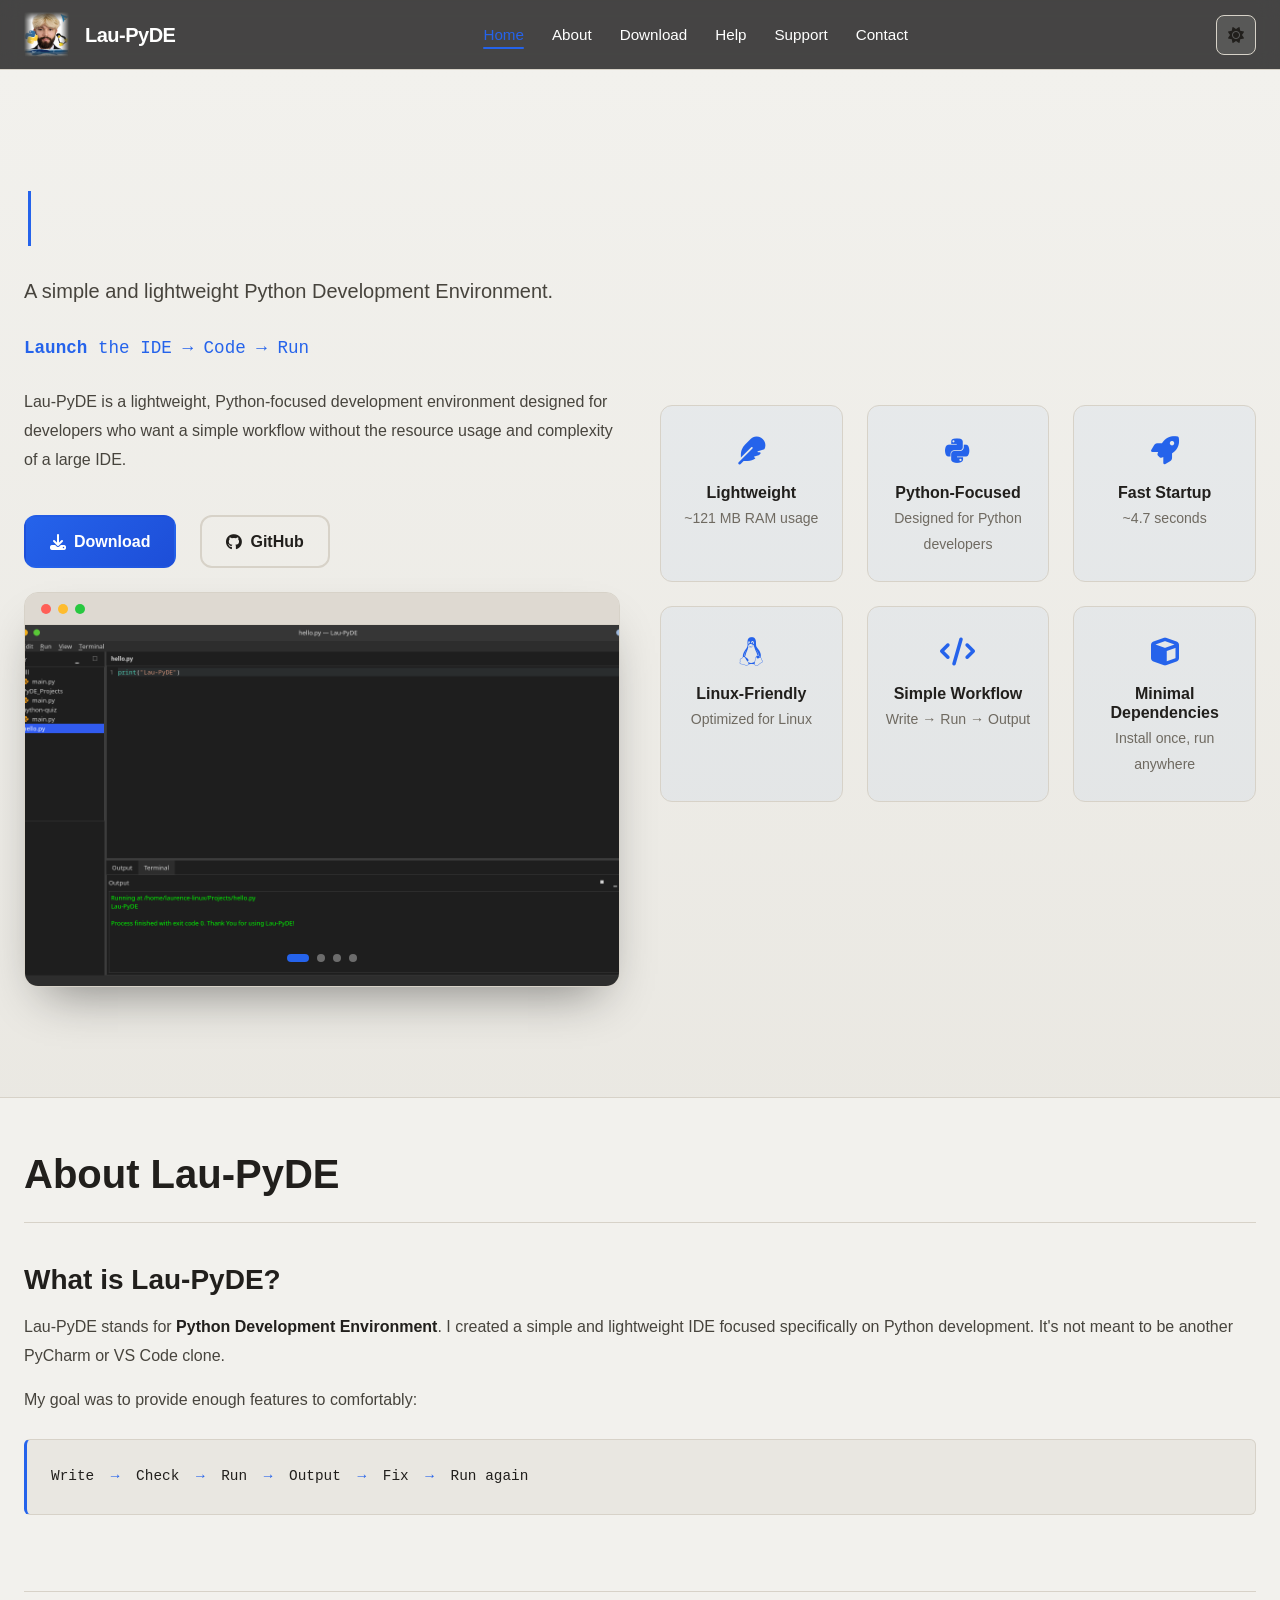
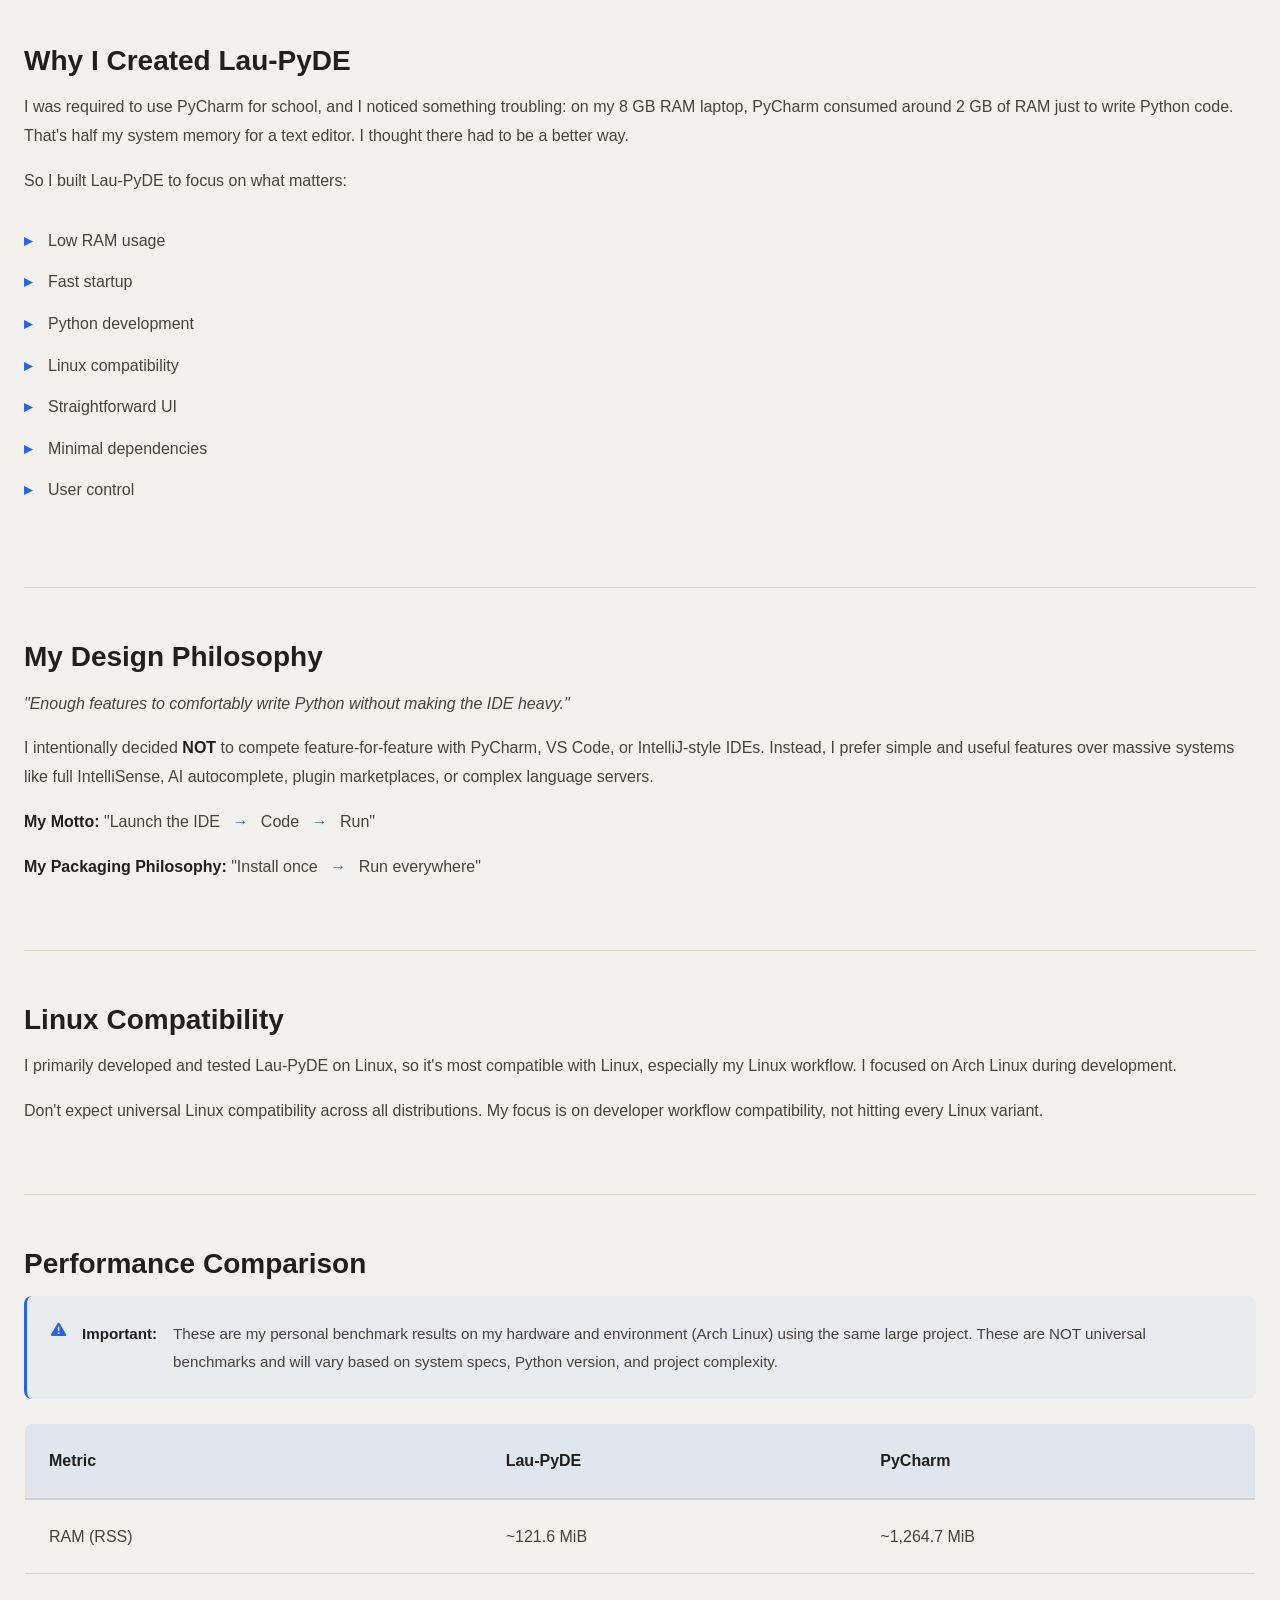
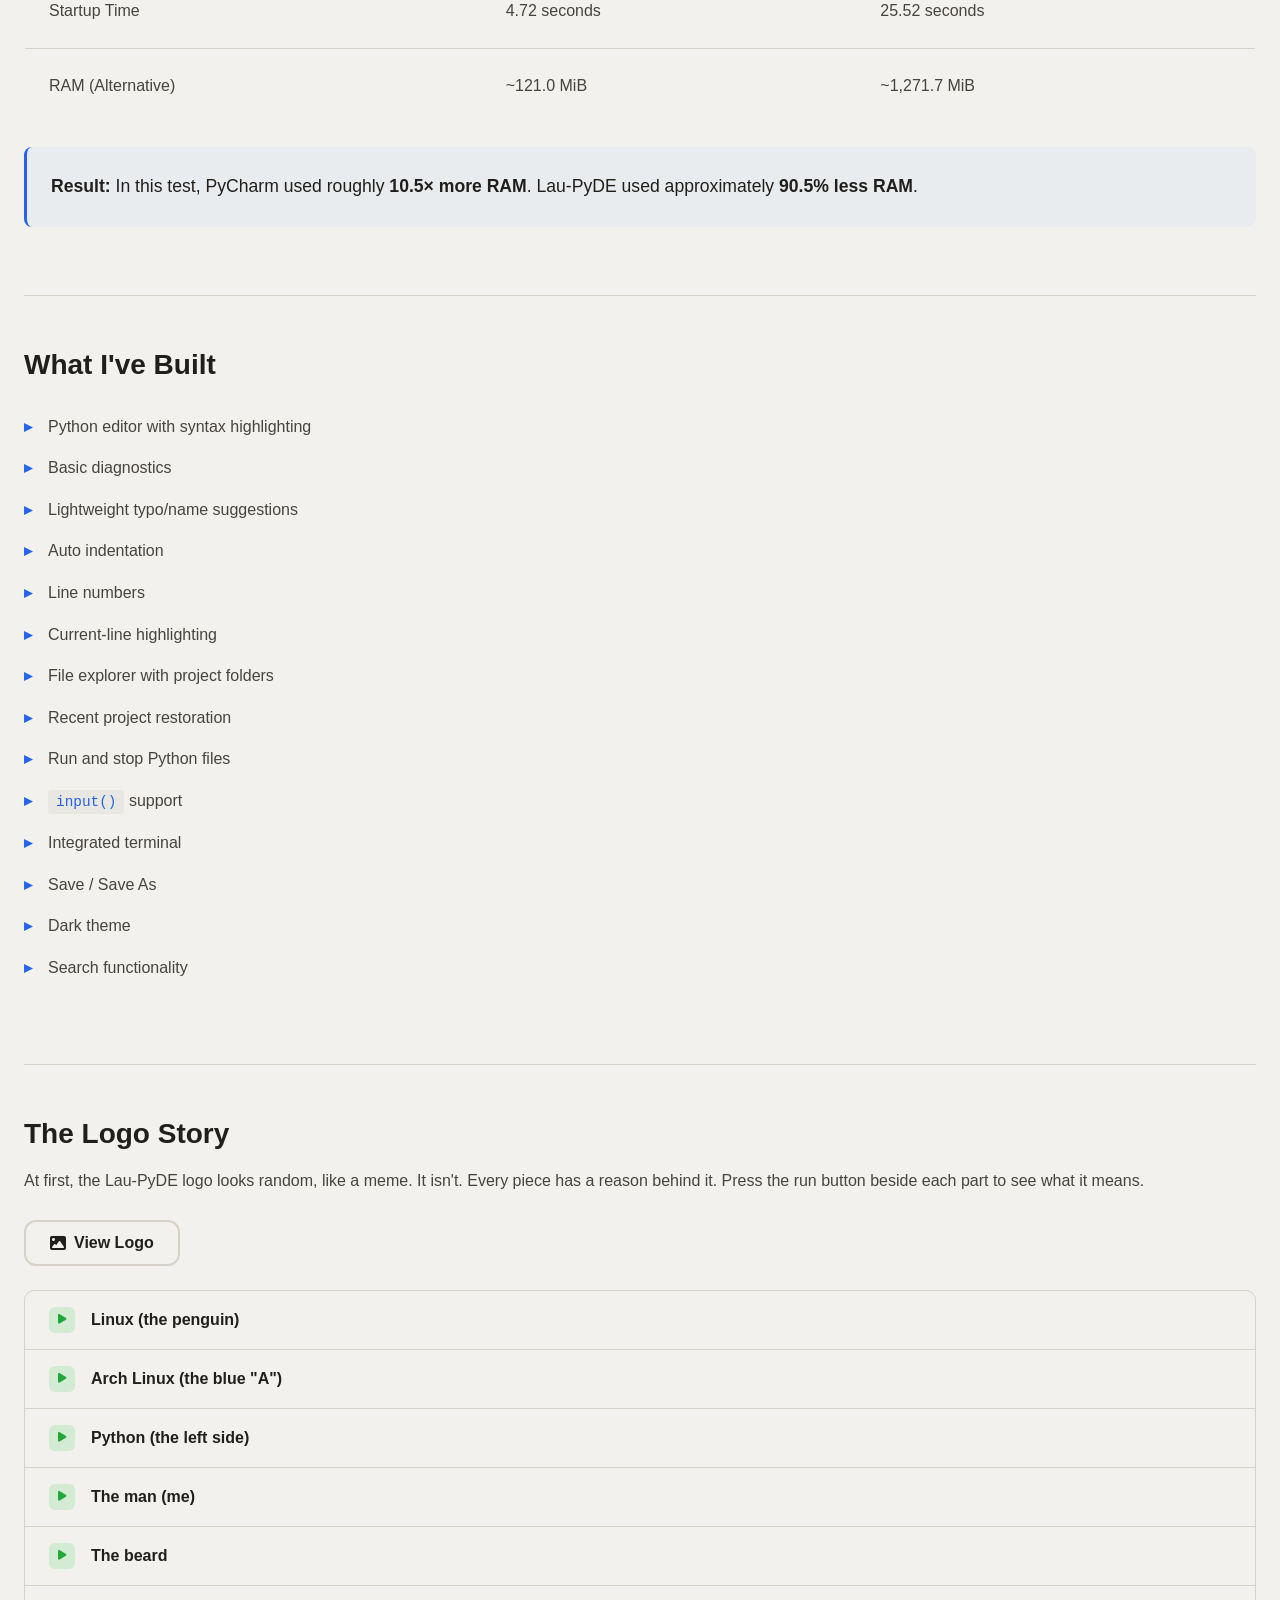
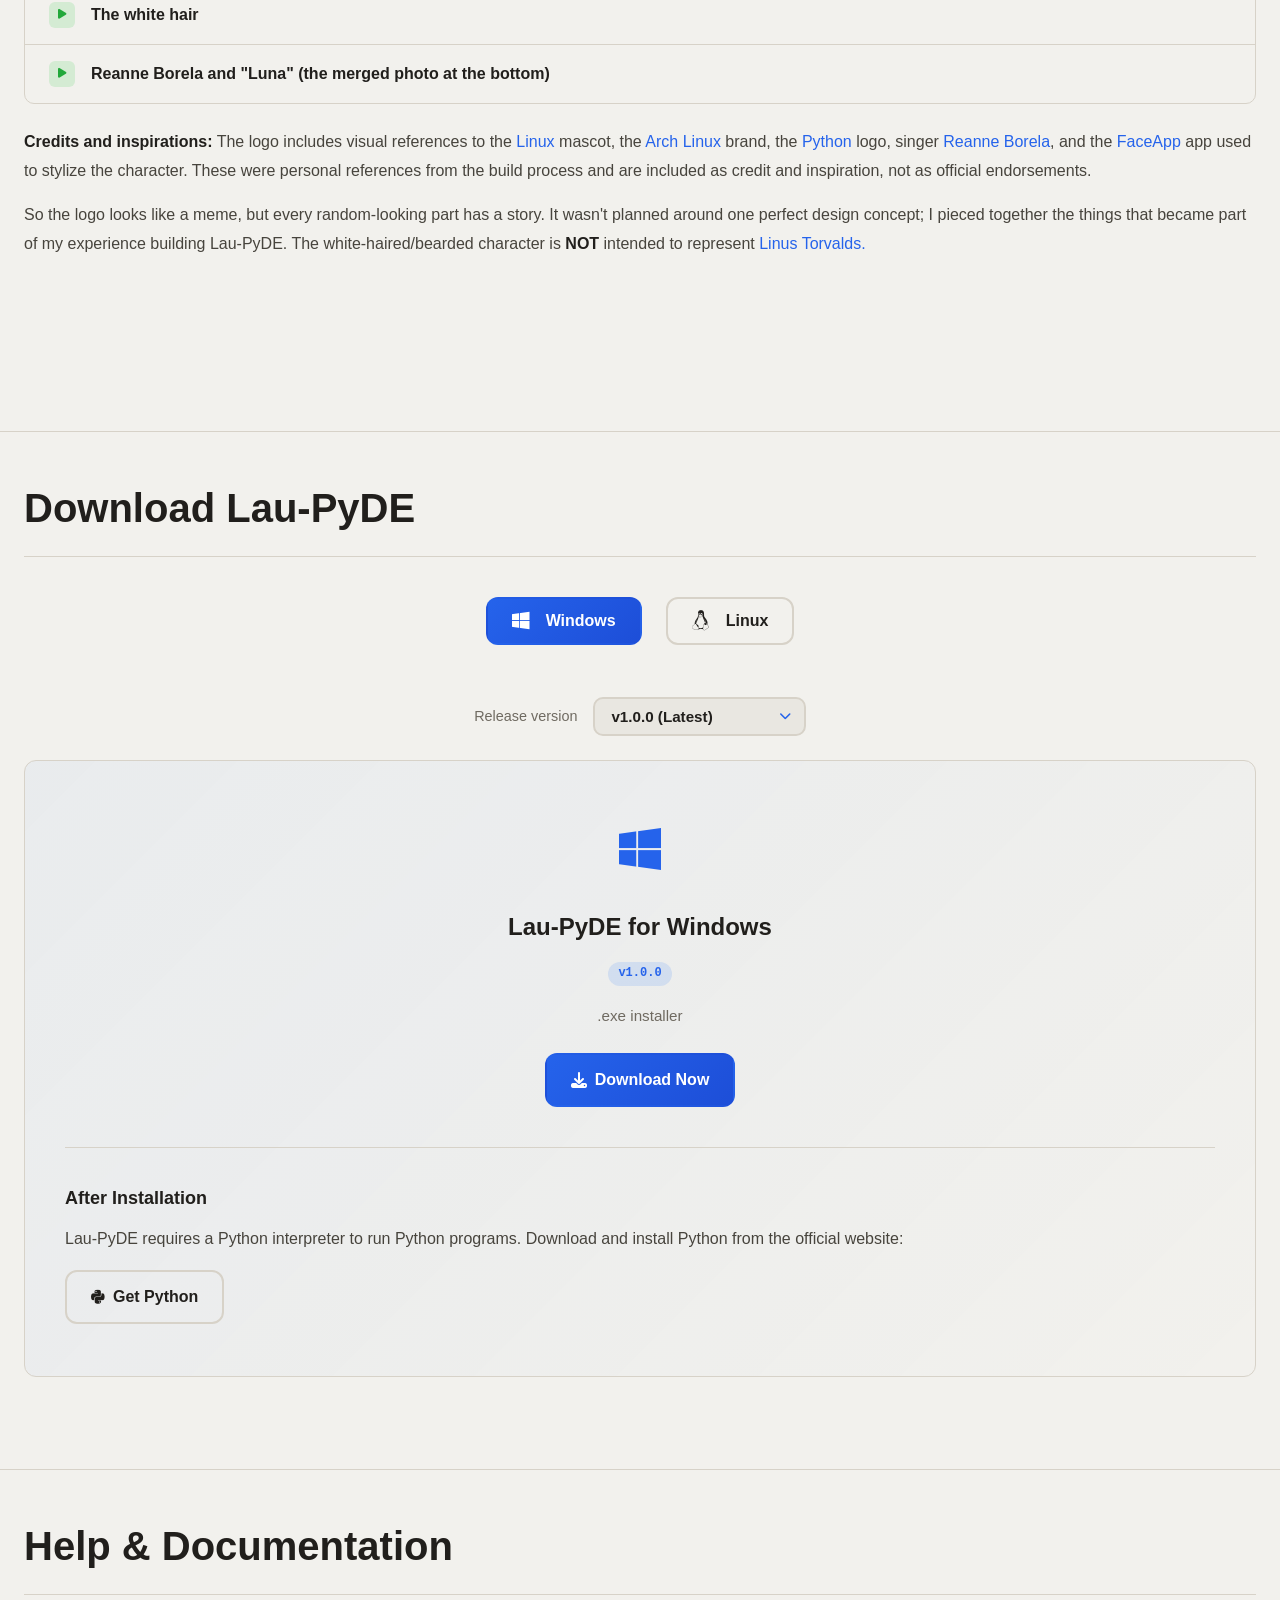
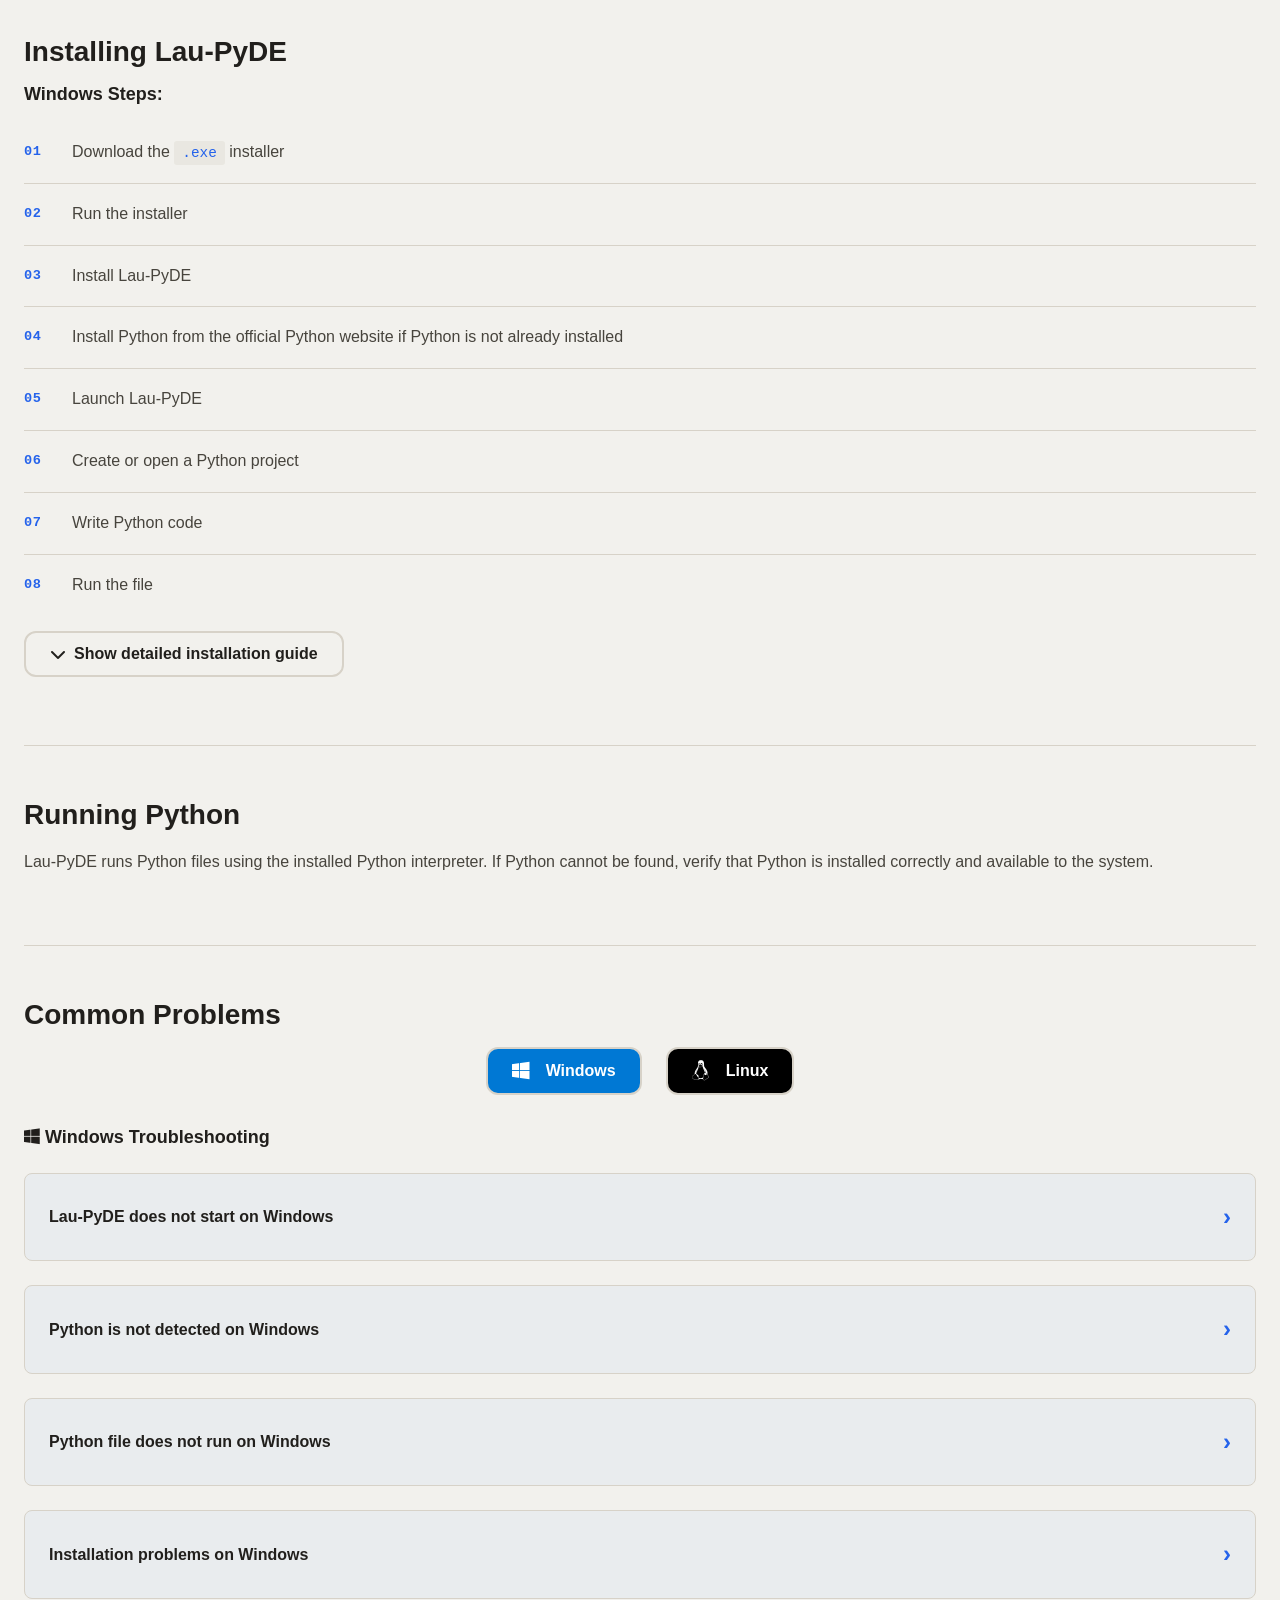
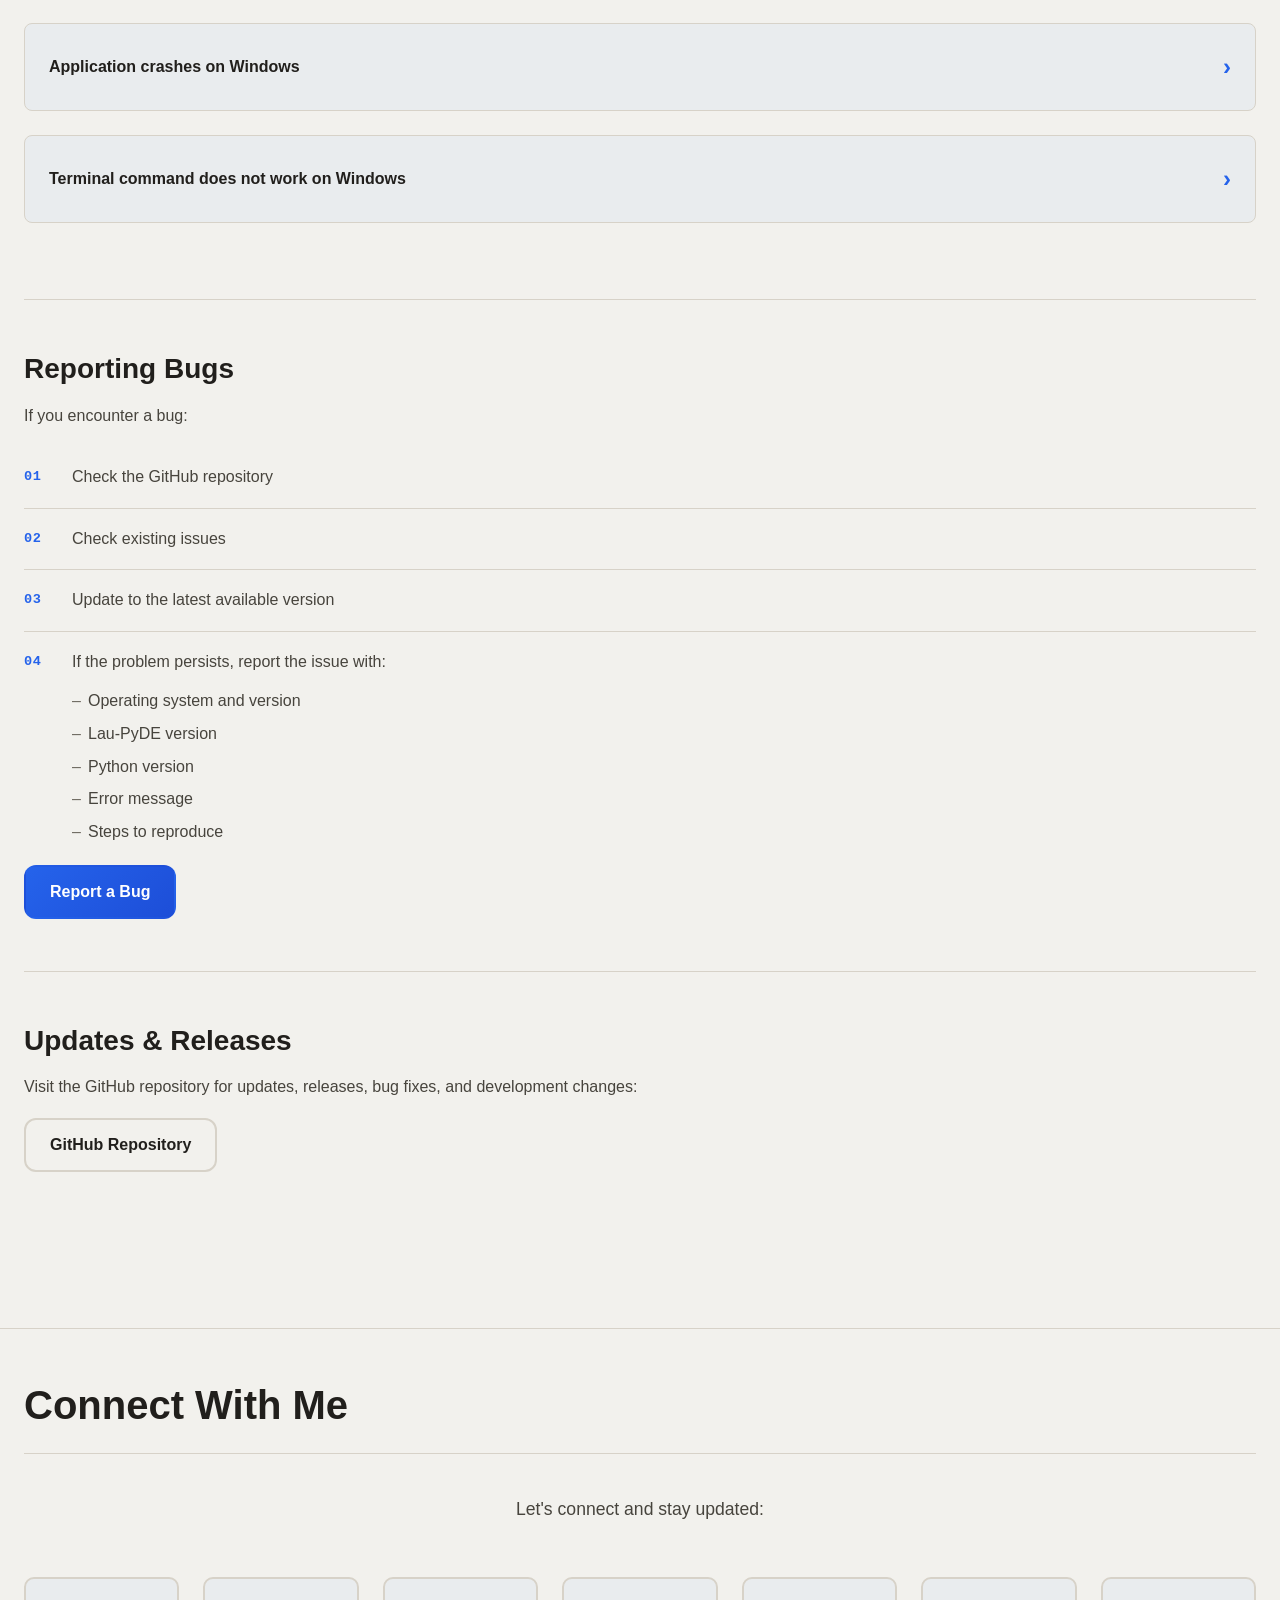
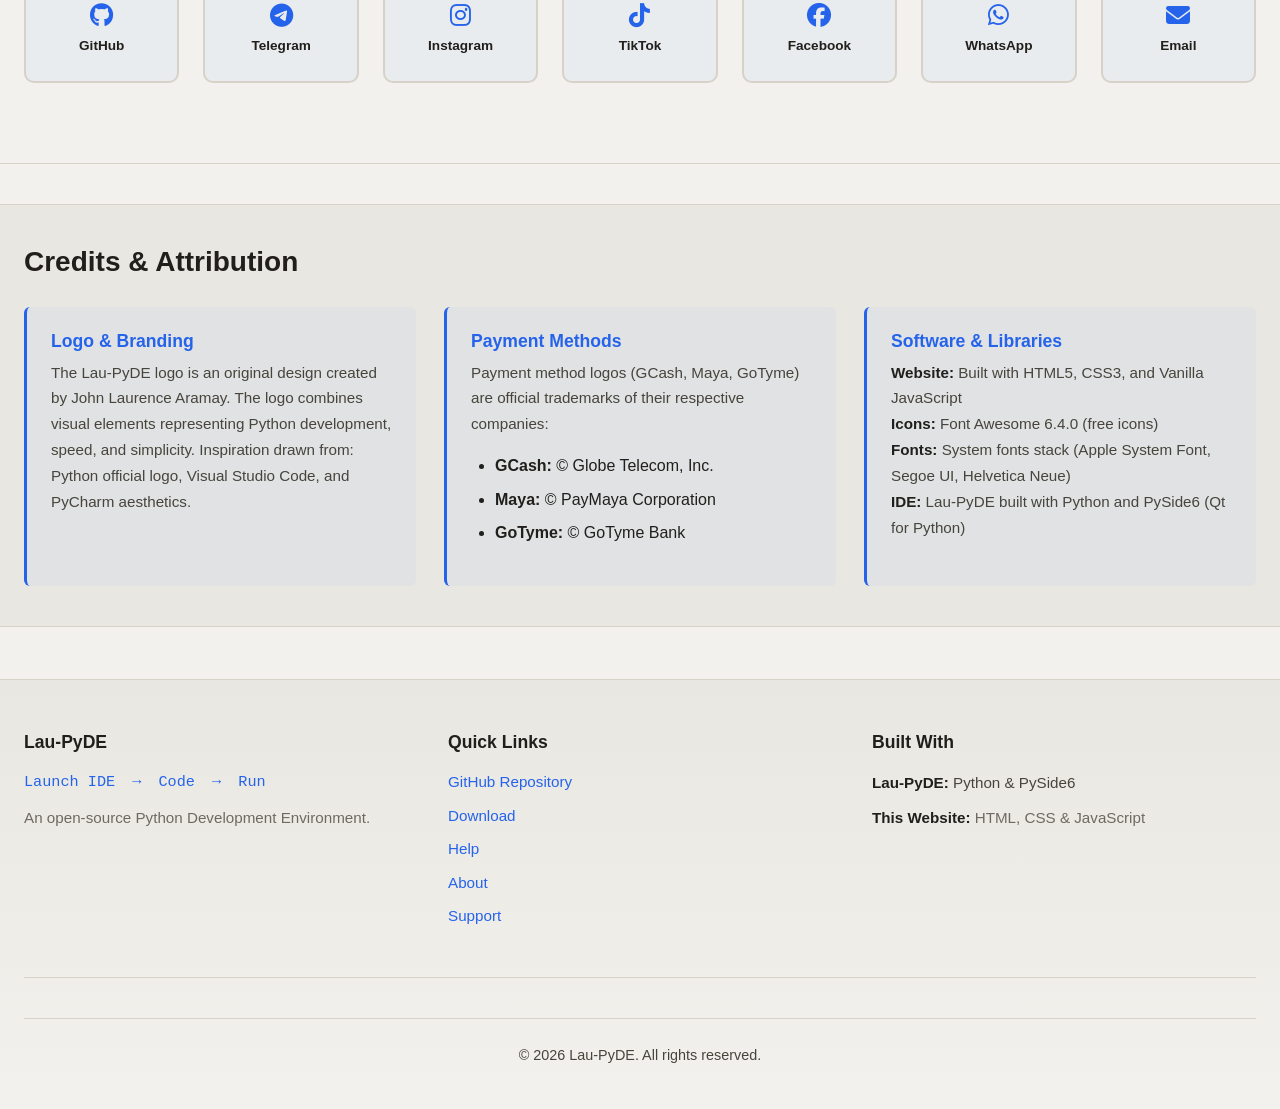
==== commit 0644aa7a: "add installer/windows/LauPyDE-Setup.exe" ====
--- a/index.html
+++ b/index.html
@@ -328,7 +328,7 @@
                             <span>The man (me)</span>
                         </button>
                         <div class="part-detail" id="part-man"><div class="part-detail-inner"><div class="part-detail-body">
-                            <p>The man in the logo is me. I chose myself as the subject because the logo tells two things at once: the technical parts represent the project, while the character represents what I went through while making it. I used FaceApp to give him a beard and change his hair color.</p>
+                            <p>The man in the logo is me. I chose myself as the subject because the logo tells two things at once: the technical parts represent the project, while the character represents what I went through while making it. I used FaceApp to give me abeard and change my hair color.</p>
                         </div></div></div>
                     </li>
                     <li class="logo-part">
@@ -348,13 +348,13 @@
                         </button>
                         <div class="part-detail" id="part-hair"><div class="part-detail-inner"><div class="part-detail-body">
                             <p>The white hair comes from exhaustion. As development dragged on, I felt like I was aging from the tiredness, lack of sleep, stress, and all the negative feelings that come with a long build.</p>
-                            <p>It's exaggerated, of course. Coding didn't literally turn my hair white. It's a visual joke: "Grabe, tatanda ako nito."</p>
+                            <p>It's exaggerated, of course. Coding didn't literally turn my hair white. It's a visual joke: –"Grabe, tatanda ako nito."</p>
                         </div></div></div>
                     </li>
                     <li class="logo-part">
                         <button class="part-toggle" type="button" aria-expanded="false" aria-controls="part-luna">
                             <span class="run-icon"><i class="fas fa-play"></i></span>
-                            <span>Reanne Borela and "Luna" (the singer at the bottom)</span>
+                            <span>Reanne Borela and "Luna" (the merged photo at the bottom)</span>
                         </button>
                         <div class="part-detail" id="part-luna"><div class="part-detail-inner"><div class="part-detail-body">
                             <p>Yes, she has no technical connection to Lau-PyDE. She is <strong>Reanne Borela</strong>, a singer, and while I was developing Lau-PyDE I kept listening to her song <strong>"Luna."</strong> Over time the song became part of the memory of making the project.</p>
@@ -374,7 +374,7 @@
                     </p>
                 </div>
                 <p>
-                    So the logo looks like a meme, but every random-looking part has a story. It wasn't planned around one perfect design concept; I pieced together the things that became part of my experience building Lau-PyDE. The white-haired/bearded character is <strong>NOT</strong> intended to represent Linus Torvalds.
+                    So the logo looks like a meme, but every random-looking part has a story. It wasn't planned around one perfect design concept; I pieced together the things that became part of my experience building Lau-PyDE. The white-haired/bearded character is <strong>NOT</strong> intended to represent <a target="_blank" href="https://en.wikipedia.org/wiki/Linus_Torvalds">Linus Torvalds.</a> 
                 </p>
             </article>
         </div>
